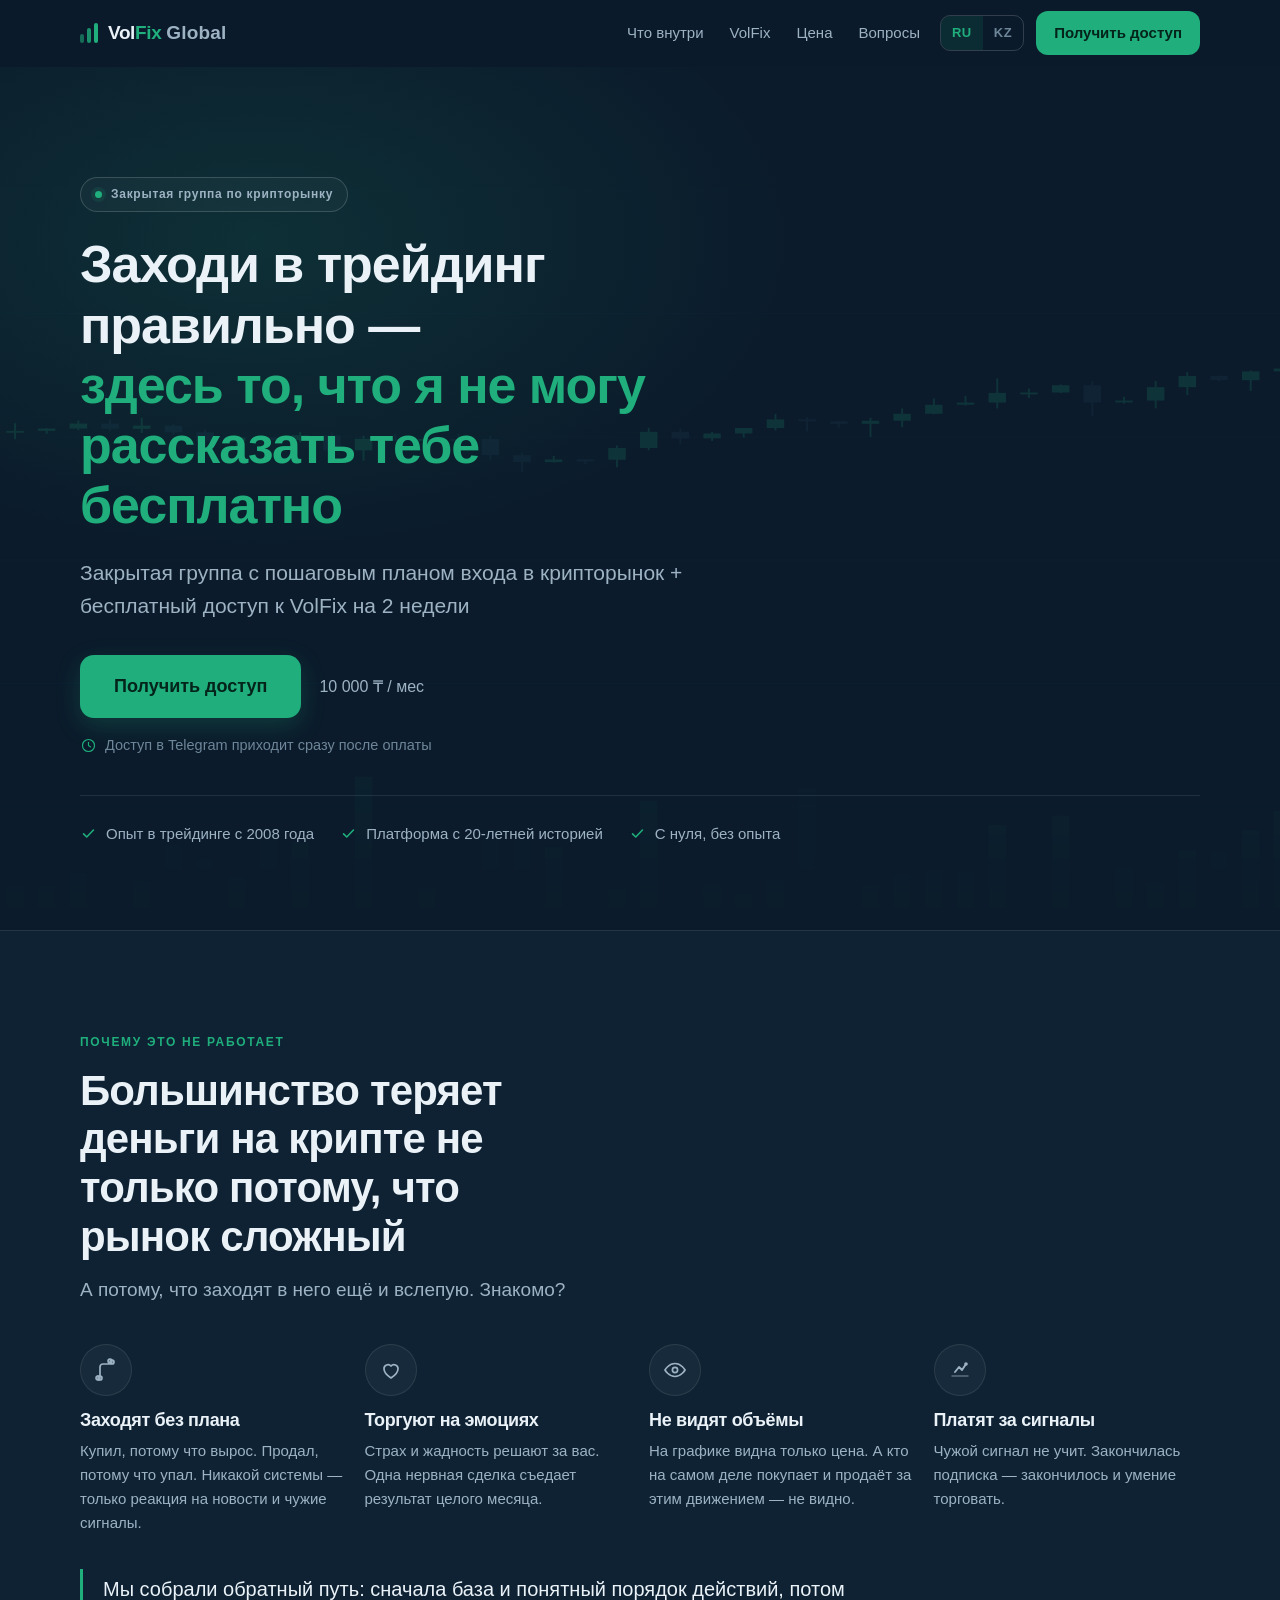
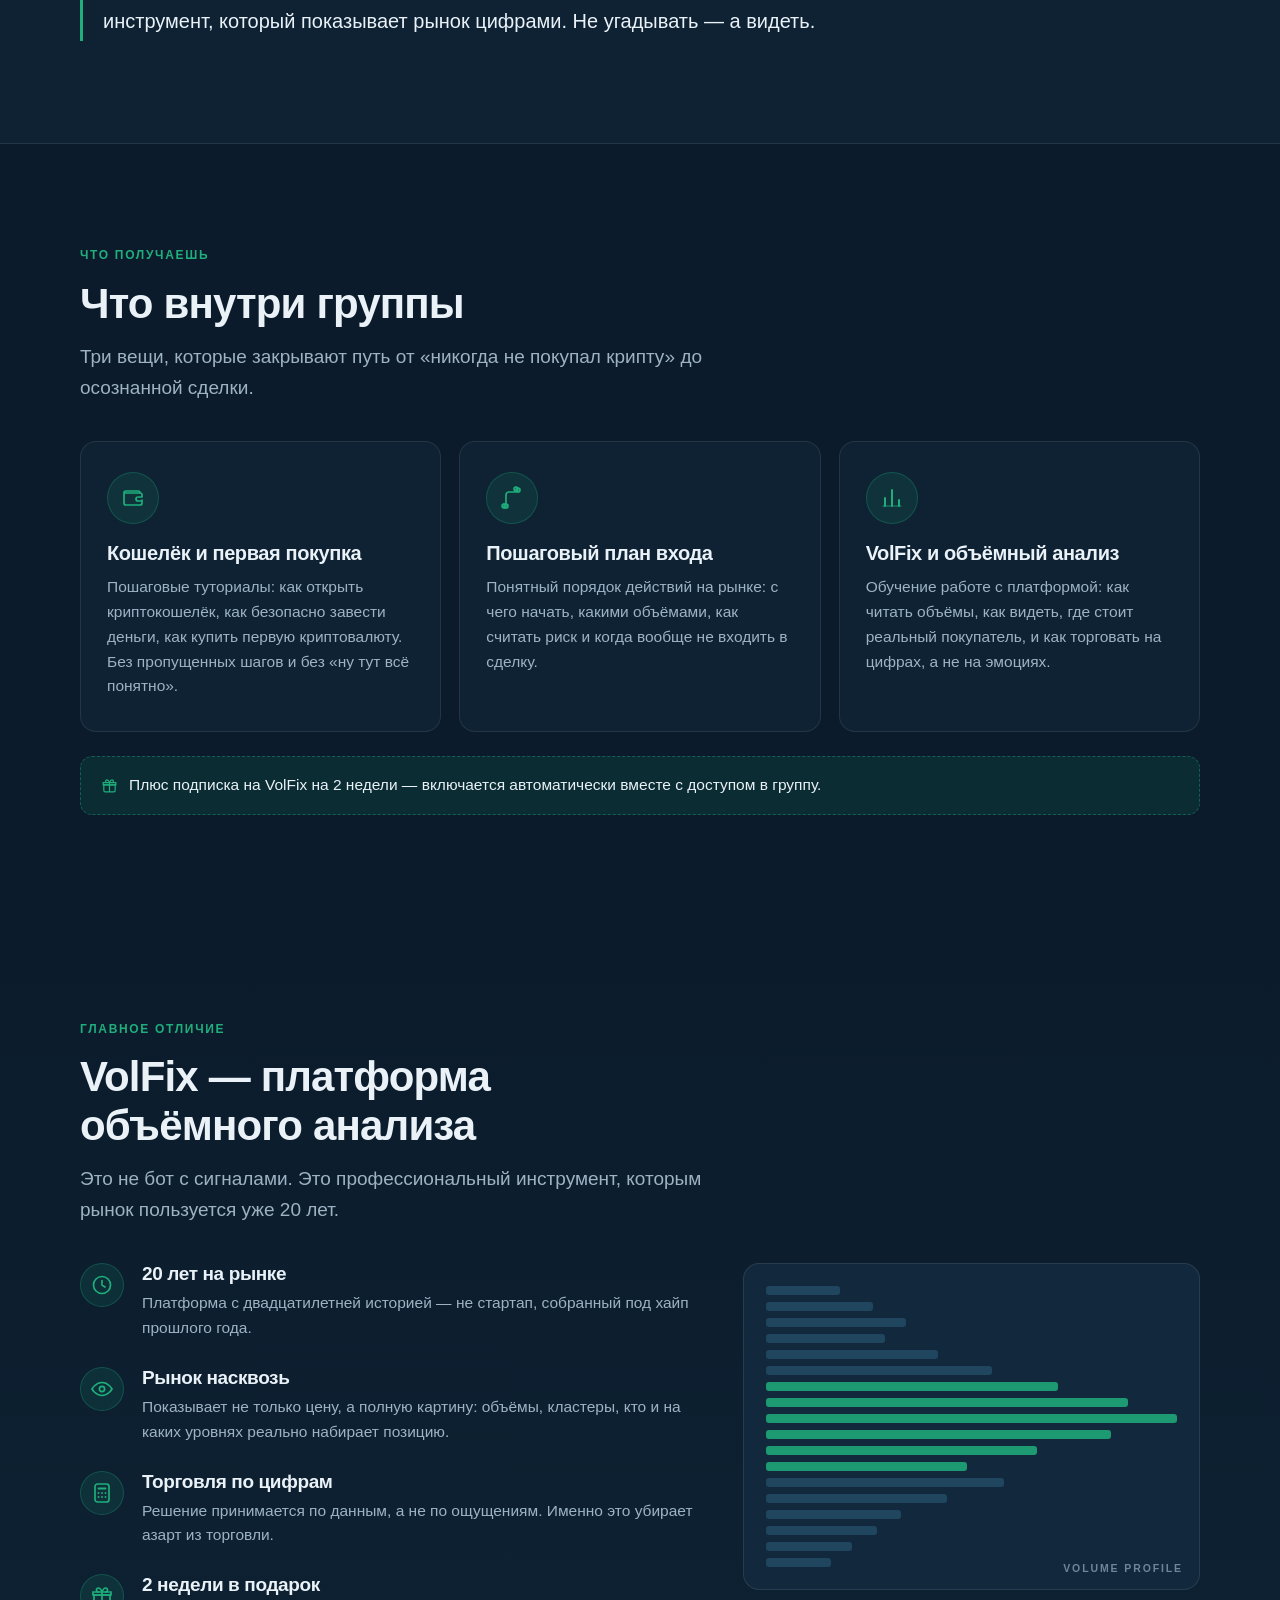
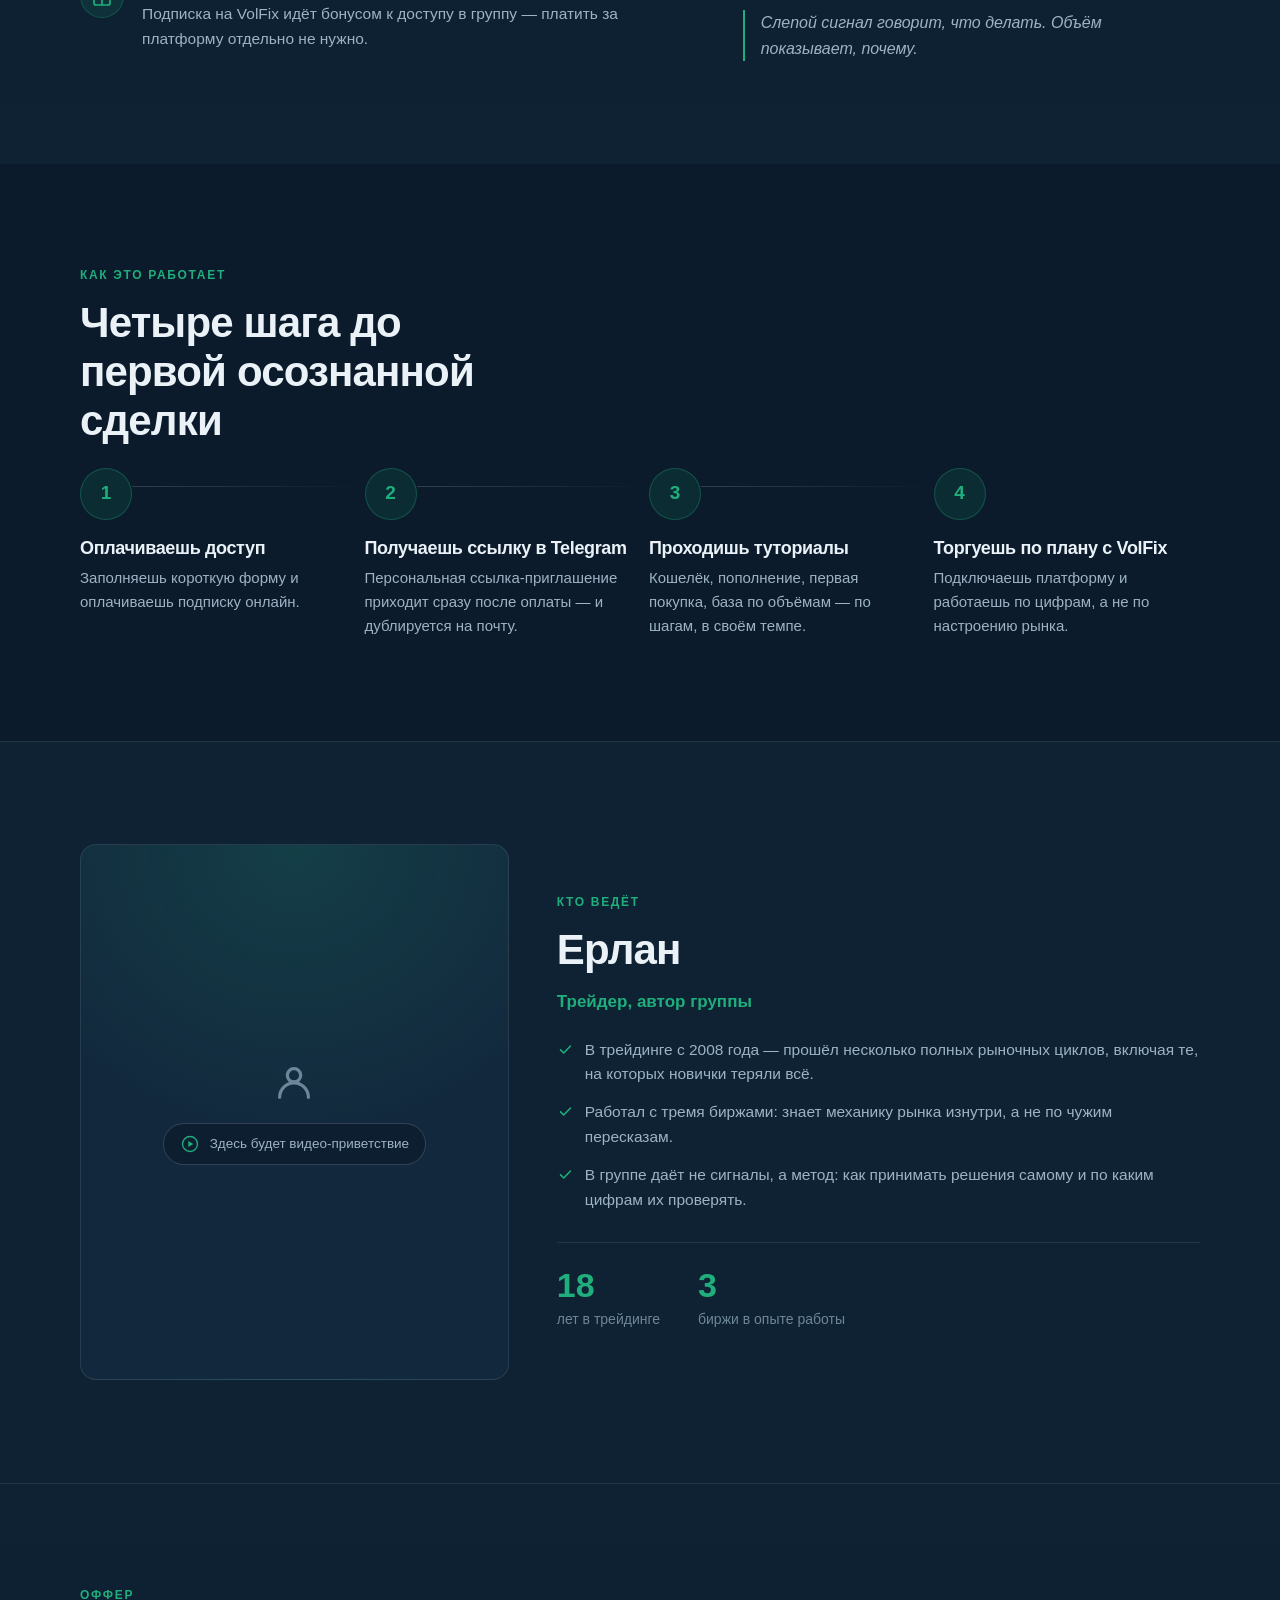
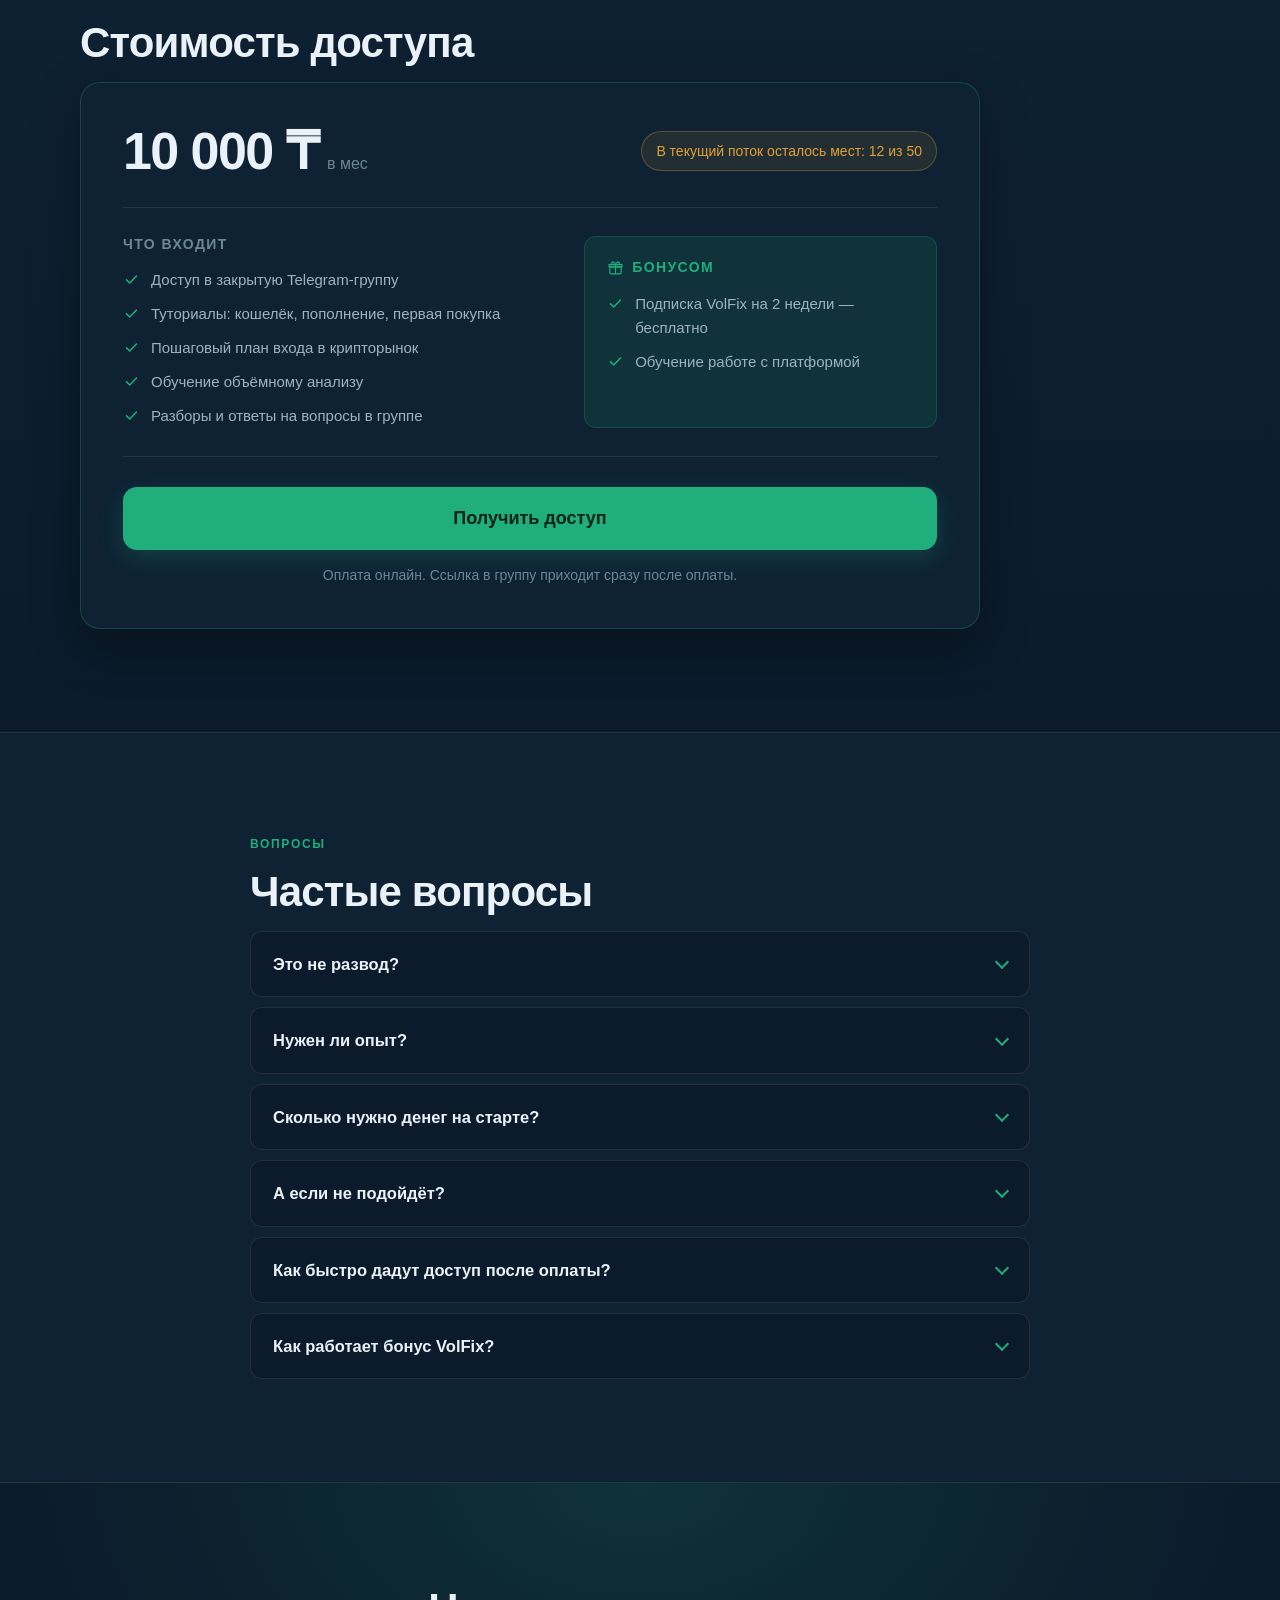
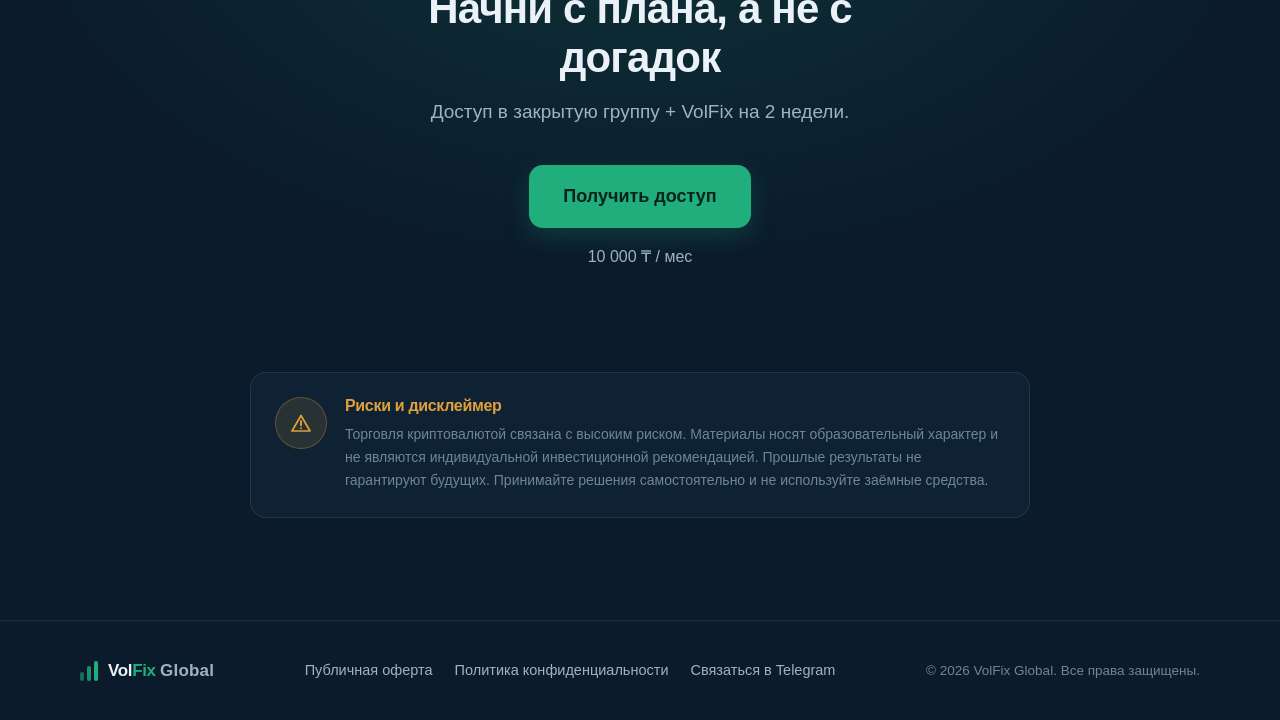
==== index.html @ 31158ce4 "Лендинг «Вход в трейдинг» (VolFix Global): RU/KZ, статика без сборки - 9 секций по ТЗ, тёмная тема #" ====
<!doctype html>
<html lang="ru">
<head>
<meta charset="utf-8">
<meta name="viewport" content="width=device-width, initial-scale=1, viewport-fit=cover">
<title data-i18n="meta.title">Вход в трейдинг — закрытая группа + VolFix на 2 недели</title>
<meta name="description" data-i18n-attr="content:meta.description" content="Пошаговый план входа в крипторынок в закрытой Telegram-группе. Бонусом — бесплатный доступ к платформе объёмного анализа VolFix на 2 недели.">
<meta name="theme-color" content="#0B1B2B">
<meta property="og:type" content="website">
<meta property="og:title" data-i18n-attr="content:meta.title" content="Вход в трейдинг — закрытая группа + VolFix на 2 недели">
<meta property="og:description" data-i18n-attr="content:meta.description" content="Пошаговый план входа в крипторынок + VolFix на 2 недели бесплатно.">
<meta property="og:image" content="assets/img/chart.svg">
<link rel="icon" href="data:image/svg+xml,<svg xmlns='http://www.w3.org/2000/svg' viewBox='0 0 32 32'><rect width='32' height='32' rx='8' fill='%230B1B2B'/><rect x='7' y='16' width='4' height='9' fill='%231FAE7C'/><rect x='14' y='10' width='4' height='15' fill='%231FAE7C'/><rect x='21' y='6' width='4' height='19' fill='%231FAE7C'/></svg>">
<link rel="preload" href="assets/img/chart.svg?v=3" as="image">
<link rel="stylesheet" href="assets/css/styles.css?v=3">
<script src="assets/js/config.js?v=3"></script>
<script src="assets/js/i18n.js?v=3"></script>
<script src="assets/js/analytics.js?v=3" defer></script>
<script src="assets/js/app.js?v=3" defer></script>
</head>
<body>

<!-- ============================ SVG SPRITE ============================ -->
<svg width="0" height="0" style="position:absolute" aria-hidden="true">
  <symbol id="i-wallet" viewBox="0 0 24 24"><path d="M3 7a2 2 0 0 1 2-2h12a2 2 0 0 1 2 2M3 7v10a2 2 0 0 0 2 2h14a2 2 0 0 0 2-2v-3M3 7h16a2 2 0 0 1 2 2v2m0 0h-4a2 2 0 0 0 0 4h4" stroke="currentColor" stroke-width="1.7" fill="none" stroke-linecap="round" stroke-linejoin="round"/></symbol>
  <symbol id="i-route" viewBox="0 0 24 24"><path d="M6 20V9a3 3 0 0 1 3-3h6a3 3 0 0 0 3-3M6 20a2 2 0 1 1 0-.1M18 3a2 2 0 1 0 0 .1" stroke="currentColor" stroke-width="1.7" fill="none" stroke-linecap="round" stroke-linejoin="round"/><circle cx="6" cy="20" r="2" stroke="currentColor" stroke-width="1.7" fill="none"/><circle cx="18" cy="4" r="2" stroke="currentColor" stroke-width="1.7" fill="none"/></symbol>
  <symbol id="i-bars" viewBox="0 0 24 24"><path d="M5 20V12M12 20V4M19 20v-6" stroke="currentColor" stroke-width="2" stroke-linecap="round"/><path d="M3 20h18" stroke="currentColor" stroke-width="1.4" stroke-linecap="round" opacity=".5"/></symbol>
  <symbol id="i-eye" viewBox="0 0 24 24"><path d="M2 12s3.6-6.5 10-6.5S22 12 22 12s-3.6 6.5-10 6.5S2 12 2 12Z" stroke="currentColor" stroke-width="1.7" fill="none"/><circle cx="12" cy="12" r="2.6" stroke="currentColor" stroke-width="1.7" fill="none"/></symbol>
  <symbol id="i-clock" viewBox="0 0 24 24"><circle cx="12" cy="12" r="8.5" stroke="currentColor" stroke-width="1.7" fill="none"/><path d="M12 7.5V12l3 2" stroke="currentColor" stroke-width="1.7" stroke-linecap="round"/></symbol>
  <symbol id="i-calc" viewBox="0 0 24 24"><rect x="5" y="3" width="14" height="18" rx="2.5" stroke="currentColor" stroke-width="1.7" fill="none"/><path d="M8.5 7.5h7M8.5 12h.01M12 12h.01M15.5 12h.01M8.5 16h.01M12 16h.01M15.5 16h.01" stroke="currentColor" stroke-width="1.9" stroke-linecap="round"/></symbol>
  <symbol id="i-gift" viewBox="0 0 24 24"><path d="M4 11h16v8a2 2 0 0 1-2 2H6a2 2 0 0 1-2-2v-8Z" stroke="currentColor" stroke-width="1.7" fill="none"/><path d="M3 8h18v3H3zM12 8v13" stroke="currentColor" stroke-width="1.7" fill="none"/><path d="M12 8S10.5 4 8.5 4a2 2 0 1 0 0 4M12 8s1.5-4 3.5-4a2 2 0 1 1 0 4" stroke="currentColor" stroke-width="1.7" fill="none" stroke-linecap="round"/></symbol>
  <symbol id="i-shield" viewBox="0 0 24 24"><path d="M12 3l7 3v6c0 4.2-2.9 7.6-7 9-4.1-1.4-7-4.8-7-9V6l7-3Z" stroke="currentColor" stroke-width="1.7" fill="none" stroke-linejoin="round"/><path d="M9 12.5l2 2 4-4.5" stroke="currentColor" stroke-width="1.8" fill="none" stroke-linecap="round" stroke-linejoin="round"/></symbol>
  <symbol id="i-heart" viewBox="0 0 24 24"><path d="M12 20s-7-4.4-7-9.2A4 4 0 0 1 12 8a4 4 0 0 1 7 2.8C19 15.6 12 20 12 20Z" stroke="currentColor" stroke-width="1.7" fill="none" stroke-linejoin="round"/></symbol>
  <symbol id="i-signal" viewBox="0 0 24 24"><path d="M4 18h16" stroke="currentColor" stroke-width="1.5" opacity=".5" stroke-linecap="round"/><path d="M7 14l4-5 3 3 4-6" stroke="currentColor" stroke-width="1.9" fill="none" stroke-linecap="round" stroke-linejoin="round"/><circle cx="18" cy="6" r="1.8" fill="currentColor"/></symbol>
  <symbol id="i-check" viewBox="0 0 24 24"><path d="M5 12.5l4.5 4.5L19 7" stroke="currentColor" stroke-width="2.2" fill="none" stroke-linecap="round" stroke-linejoin="round"/></symbol>
  <symbol id="i-tg" viewBox="0 0 24 24"><path d="M21 4.5 2.9 11.4c-1 .4-1 1.8.1 2l4.5 1.3 1.7 5.1c.3.8 1.3 1 1.9.4l2.5-2.4 4.6 3.4c.7.5 1.7.1 1.9-.7L22.9 5.6c.2-.9-.7-1.5-1.5-1.1Z" fill="currentColor"/></symbol>
  <symbol id="i-warn" viewBox="0 0 24 24"><path d="M12 4.5 21 20H3l9-15.5Z" stroke="currentColor" stroke-width="1.7" fill="none" stroke-linejoin="round"/><path d="M12 10v4.2M12 17.2h.01" stroke="currentColor" stroke-width="1.9" stroke-linecap="round"/></symbol>
  <symbol id="i-play" viewBox="0 0 24 24"><circle cx="12" cy="12" r="9" stroke="currentColor" stroke-width="1.6" fill="none"/><path d="M10 8.5 16 12l-6 3.5v-7Z" fill="currentColor"/></symbol>
  <symbol id="i-user" viewBox="0 0 24 24"><circle cx="12" cy="8.5" r="3.5" stroke="currentColor" stroke-width="1.7" fill="none"/><path d="M4.5 20a7.5 7.5 0 0 1 15 0" stroke="currentColor" stroke-width="1.7" fill="none" stroke-linecap="round"/></symbol>
</svg>

<!-- ============================== HEADER ============================== -->
<header class="hdr" id="hdr">
  <div class="wrap hdr__in">
    <a class="logo" href="#top" aria-label="VolFix Global">
      <span class="logo__mark" aria-hidden="true"><i></i><i></i><i></i></span>
      <span class="logo__txt">Vol<b>Fix</b> <span class="logo__sfx">Global</span></span>
    </a>

    <nav class="hdr__nav" aria-label="main">
      <a href="#inside" data-i18n="nav.menu.inside">Что внутри</a>
      <a href="#volfix" data-i18n="nav.menu.volfix">VolFix</a>
      <a href="#price" data-i18n="nav.menu.price">Цена</a>
      <a href="#faq" data-i18n="nav.menu.faq">Вопросы</a>
    </nav>

    <div class="hdr__right">
      <div class="lang" role="group" aria-label="Язык / Тіл">
        <button type="button" class="lang__btn" data-lang="ru">RU</button>
        <button type="button" class="lang__btn" data-lang="kk">KZ</button>
      </div>
      <button type="button" class="btn btn--sm js-cta" data-cta="header" data-i18n="nav.cta">Получить доступ</button>
    </div>
  </div>
</header>

<main id="top">

<!-- =============================== HERO =============================== -->
<section class="hero">
  <div class="hero__bg" aria-hidden="true"></div>
  <div class="wrap hero__in">
    <p class="kicker kicker--pill"><span class="dot"></span><span data-i18n="hero.badge">Закрытая группа по крипторынку</span></p>
    <h1 class="hero__h1">
      <span data-i18n="hero.h1.a">Заходи в трейдинг правильно —</span>
      <span class="accent" data-i18n="hero.h1.b">здесь то, что я не могу рассказать тебе бесплатно</span>
    </h1>
    <p class="hero__sub" data-i18n="hero.sub">Закрытая группа с пошаговым планом входа в крипторынок + бесплатный доступ к VolFix на 2 недели</p>

    <div class="hero__cta">
      <button type="button" class="btn btn--lg js-cta" data-cta="hero" data-i18n="hero.cta">Получить доступ</button>
      <span class="hero__price" data-price-inline>10 000 ₸ / мес</span>
    </div>
    <p class="hero__note"><svg class="ic ic--xs"><use href="#i-clock"></use></svg><span data-i18n="hero.note">Доступ в Telegram приходит сразу после оплаты</span></p>

    <ul class="hero__trust">
      <li><svg class="ic ic--xs"><use href="#i-check"></use></svg><span data-i18n="hero.t1">Опыт в трейдинге с 2008 года</span></li>
      <li><svg class="ic ic--xs"><use href="#i-check"></use></svg><span data-i18n="hero.t2">Платформа с 20-летней историей</span></li>
      <li><svg class="ic ic--xs"><use href="#i-check"></use></svg><span data-i18n="hero.t3">С нуля, без опыта</span></li>
    </ul>
  </div>
</section>

<!-- =============================== PAIN =============================== -->
<section class="sec sec--pain">
  <div class="wrap">
    <p class="kicker" data-i18n="pain.kicker">Почему это не работает</p>
    <h2 class="h2" data-i18n="pain.h2">Большинство теряет деньги на крипте не только потому, что рынок сложный</h2>
    <p class="lead" data-i18n="pain.p">А потому, что заходят в него ещё и вслепую. Знакомо?</p>

    <div class="grid grid--4 pain__grid">
      <article class="pain">
        <span class="ico ico--muted"><svg class="ic"><use href="#i-route"></use></svg></span>
        <h3 data-i18n="pain.i1.t">Заходят без плана</h3>
        <p data-i18n="pain.i1.d">Купил, потому что вырос. Продал, потому что упал. Никакой системы — только реакция на новости и чужие сигналы.</p>
      </article>
      <article class="pain">
        <span class="ico ico--muted"><svg class="ic"><use href="#i-heart"></use></svg></span>
        <h3 data-i18n="pain.i2.t">Торгуют на эмоциях</h3>
        <p data-i18n="pain.i2.d">Страх и жадность решают за вас. Одна нервная сделка съедает результат целого месяца.</p>
      </article>
      <article class="pain">
        <span class="ico ico--muted"><svg class="ic"><use href="#i-eye"></use></svg></span>
        <h3 data-i18n="pain.i3.t">Не видят объёмы</h3>
        <p data-i18n="pain.i3.d">На графике видна только цена. А кто на самом деле покупает и продаёт за этим движением — не видно.</p>
      </article>
      <article class="pain">
        <span class="ico ico--muted"><svg class="ic"><use href="#i-signal"></use></svg></span>
        <h3 data-i18n="pain.i4.t">Платят за сигналы</h3>
        <p data-i18n="pain.i4.d">Чужой сигнал не учит. Закончилась подписка — закончилось и умение торговать.</p>
      </article>
    </div>

    <p class="bridge" data-i18n="pain.bridge">Мы собрали обратный путь: сначала база и понятный порядок действий, потом инструмент, который показывает рынок цифрами. Не угадывать — а видеть.</p>
  </div>
</section>

<!-- ============================== INSIDE ============================== -->
<section class="sec" id="inside">
  <div class="wrap">
    <p class="kicker" data-i18n="inside.kicker">Что получаешь</p>
    <h2 class="h2" data-i18n="inside.h2">Что внутри группы</h2>
    <p class="lead" data-i18n="inside.sub">Три вещи, которые закрывают путь от «никогда не покупал крипту» до осознанной сделки.</p>

    <div class="grid grid--3">
      <article class="card">
        <span class="ico"><svg class="ic"><use href="#i-wallet"></use></svg></span>
        <h3 data-i18n="inside.c1.t">Кошелёк и первая покупка</h3>
        <p data-i18n="inside.c1.d">Пошаговые туториалы: как открыть криптокошелёк, как безопасно завести деньги, как купить первую криптовалюту. Без пропущенных шагов и без «ну тут всё понятно».</p>
      </article>
      <article class="card">
        <span class="ico"><svg class="ic"><use href="#i-route"></use></svg></span>
        <h3 data-i18n="inside.c2.t">Пошаговый план входа</h3>
        <p data-i18n="inside.c2.d">Понятный порядок действий на рынке: с чего начать, какими объёмами, как считать риск и когда вообще не входить в сделку.</p>
      </article>
      <article class="card">
        <span class="ico"><svg class="ic"><use href="#i-bars"></use></svg></span>
        <h3 data-i18n="inside.c3.t">VolFix и объёмный анализ</h3>
        <p data-i18n="inside.c3.d">Обучение работе с платформой: как читать объёмы, как видеть, где стоит реальный покупатель, и как торговать на цифрах, а не на эмоциях.</p>
      </article>
    </div>

    <p class="inside__bonus"><svg class="ic ic--xs"><use href="#i-gift"></use></svg><span data-i18n="inside.bonus">Плюс подписка на VolFix на 2 недели — включается автоматически вместе с доступом в группу.</span></p>
  </div>
</section>

<!-- ============================== VOLFIX ============================== -->
<section class="sec sec--volfix" id="volfix">
  <div class="wrap">
    <p class="kicker" data-i18n="volfix.kicker">Главное отличие</p>
    <h2 class="h2" data-i18n="volfix.h2">VolFix — платформа объёмного анализа</h2>
    <p class="lead" data-i18n="volfix.sub">Это не бот с сигналами. Это профессиональный инструмент, которым рынок пользуется уже 20 лет.</p>

    <div class="volfix">
      <ul class="volfix__list">
        <li>
          <span class="ico ico--sm"><svg class="ic"><use href="#i-clock"></use></svg></span>
          <div><h3 data-i18n="volfix.f1.t">20 лет на рынке</h3><p data-i18n="volfix.f1.d">Платформа с двадцатилетней историей — не стартап, собранный под хайп прошлого года.</p></div>
        </li>
        <li>
          <span class="ico ico--sm"><svg class="ic"><use href="#i-eye"></use></svg></span>
          <div><h3 data-i18n="volfix.f2.t">Рынок насквозь</h3><p data-i18n="volfix.f2.d">Показывает не только цену, а полную картину: объёмы, кластеры, кто и на каких уровнях реально набирает позицию.</p></div>
        </li>
        <li>
          <span class="ico ico--sm"><svg class="ic"><use href="#i-calc"></use></svg></span>
          <div><h3 data-i18n="volfix.f3.t">Торговля по цифрам</h3><p data-i18n="volfix.f3.d">Решение принимается по данным, а не по ощущениям. Именно это убирает азарт из торговли.</p></div>
        </li>
        <li>
          <span class="ico ico--sm"><svg class="ic"><use href="#i-gift"></use></svg></span>
          <div><h3 data-i18n="volfix.f4.t">2 недели в подарок</h3><p data-i18n="volfix.f4.d">Подписка на VolFix идёт бонусом к доступу в группу — платить за платформу отдельно не нужно.</p></div>
        </li>
      </ul>

      <figure class="volfix__viz">
        <div class="viz" aria-hidden="true">
          <div class="viz__rows"></div>
          <div class="viz__label">VOLUME PROFILE</div>
        </div>
        <figcaption class="volfix__quote" data-i18n="volfix.quote">Слепой сигнал говорит, что делать. Объём показывает, почему.</figcaption>
      </figure>
    </div>
  </div>
</section>

<!-- =============================== HOW ================================ -->
<section class="sec" id="how">
  <div class="wrap">
    <p class="kicker" data-i18n="how.kicker">Как это работает</p>
    <h2 class="h2" data-i18n="how.h2">Четыре шага до первой осознанной сделки</h2>

    <ol class="steps">
      <li class="step"><span class="step__n">1</span><h3 data-i18n="how.s1.t">Оплачиваешь доступ</h3><p data-i18n="how.s1.d">Заполняешь короткую форму и оплачиваешь подписку онлайн.</p></li>
      <li class="step"><span class="step__n">2</span><h3 data-i18n="how.s2.t">Получаешь ссылку в Telegram</h3><p data-i18n="how.s2.d">Персональная ссылка-приглашение приходит сразу после оплаты — и дублируется на почту.</p></li>
      <li class="step"><span class="step__n">3</span><h3 data-i18n="how.s3.t">Проходишь туториалы</h3><p data-i18n="how.s3.d">Кошелёк, пополнение, первая покупка, база по объёмам — по шагам, в своём темпе.</p></li>
      <li class="step"><span class="step__n">4</span><h3 data-i18n="how.s4.t">Торгуешь по плану с VolFix</h3><p data-i18n="how.s4.d">Подключаешь платформу и работаешь по цифрам, а не по настроению рынка.</p></li>
    </ol>
  </div>
</section>

<!-- ============================== EXPERT ============================== -->
<section class="sec sec--expert" id="expert">
  <div class="wrap expert">
    <div class="expert__media">
      <div class="expert__photo">
        <svg class="ic ic--lg" aria-hidden="true"><use href="#i-user"></use></svg>
        <button type="button" class="expert__play" aria-label="video">
          <svg class="ic"><use href="#i-play"></use></svg>
          <span data-i18n="expert.videoSoon">Здесь будет видео-приветствие</span>
        </button>
      </div>
    </div>
    <div class="expert__body">
      <p class="kicker" data-i18n="expert.kicker">Кто ведёт</p>
      <h2 class="h2" data-i18n="expert.h2">Ерлан</h2>
      <p class="expert__role" data-i18n="expert.role">Трейдер, автор группы</p>
      <ul class="ticks">
        <li><svg class="ic ic--xs"><use href="#i-check"></use></svg><span data-i18n="expert.b1">В трейдинге с 2008 года — прошёл несколько полных рыночных циклов, включая те, на которых новички теряли всё.</span></li>
        <li><svg class="ic ic--xs"><use href="#i-check"></use></svg><span data-i18n="expert.b2">Работал с тремя биржами: знает механику рынка изнутри, а не по чужим пересказам.</span></li>
        <li><svg class="ic ic--xs"><use href="#i-check"></use></svg><span data-i18n="expert.b3">В группе даёт не сигналы, а метод: как принимать решения самому и по каким цифрам их проверять.</span></li>
      </ul>
      <div class="expert__stats">
        <div><b data-since="2008">17</b><span data-i18n="expert.stat1">лет в трейдинге</span></div>
        <div><b>3</b><span data-i18n="expert.stat2">биржи в опыте работы</span></div>
      </div>
    </div>
  </div>
</section>

<!-- =============================== PRICE ============================== -->
<section class="sec sec--price" id="price">
  <div class="wrap">
    <p class="kicker" data-i18n="price.kicker">Оффер</p>
    <h2 class="h2" data-i18n="price.h2">Стоимость доступа</h2>

    <div class="pricebox">
      <div class="pricebox__head">
        <div class="pricebox__amount">
          <s data-price-old hidden></s>
          <b data-price-amount>10 000 ₸</b>
          <span data-price-period>в мес</span>
        </div>
        <p class="pricebox__seats" data-seats hidden></p>
      </div>

      <div class="pricebox__cols">
        <div>
          <h3 class="pricebox__t" data-i18n="price.inc.title">Что входит</h3>
          <ul class="ticks ticks--tight">
            <li><svg class="ic ic--xs"><use href="#i-check"></use></svg><span data-i18n="price.inc.1">Доступ в закрытую Telegram-группу</span></li>
            <li><svg class="ic ic--xs"><use href="#i-check"></use></svg><span data-i18n="price.inc.2">Туториалы: кошелёк, пополнение, первая покупка</span></li>
            <li><svg class="ic ic--xs"><use href="#i-check"></use></svg><span data-i18n="price.inc.3">Пошаговый план входа в крипторынок</span></li>
            <li><svg class="ic ic--xs"><use href="#i-check"></use></svg><span data-i18n="price.inc.4">Обучение объёмному анализу</span></li>
            <li><svg class="ic ic--xs"><use href="#i-check"></use></svg><span data-i18n="price.inc.5">Разборы и ответы на вопросы в группе</span></li>
          </ul>
        </div>
        <div class="pricebox__bonus">
          <h3 class="pricebox__t"><svg class="ic ic--xs"><use href="#i-gift"></use></svg><span data-i18n="price.bonus.title">Бонусом</span></h3>
          <ul class="ticks ticks--tight">
            <li><svg class="ic ic--xs"><use href="#i-check"></use></svg><span data-i18n="price.bonus.1">Подписка VolFix на 2 недели — бесплатно</span></li>
            <li><svg class="ic ic--xs"><use href="#i-check"></use></svg><span data-i18n="price.bonus.2">Обучение работе с платформой</span></li>
          </ul>
        </div>
      </div>

      <button type="button" class="btn btn--lg btn--block js-cta" data-cta="pricing" data-i18n="price.cta">Получить доступ</button>
      <p class="pricebox__note" data-i18n="price.note">Оплата онлайн. Ссылка в группу приходит сразу после оплаты.</p>
    </div>
  </div>
</section>

<!-- =============================== FAQ ================================ -->
<section class="sec sec--faq" id="faq">
  <div class="wrap wrap--narrow">
    <p class="kicker" data-i18n="faq.kicker">Вопросы</p>
    <h2 class="h2" data-i18n="faq.h2">Частые вопросы</h2>

    <div class="faq">
      <details class="qa"><summary><span data-i18n="faq.q1">Это не развод?</span></summary><p data-i18n="faq.a1"></p></details>
      <details class="qa"><summary><span data-i18n="faq.q2">Нужен ли опыт?</span></summary><p data-i18n="faq.a2"></p></details>
      <details class="qa"><summary><span data-i18n="faq.q3">Сколько нужно денег на старте?</span></summary><p data-i18n="faq.a3"></p></details>
      <details class="qa"><summary><span data-i18n="faq.q4">А если не подойдёт?</span></summary><p data-i18n="faq.a4"></p></details>
      <details class="qa"><summary><span data-i18n="faq.q5">Как быстро дадут доступ после оплаты?</span></summary><p data-i18n="faq.a5"></p></details>
      <details class="qa"><summary><span data-i18n="faq.q6">Как работает бонус VolFix?</span></summary><p data-i18n="faq.a6"></p></details>
    </div>
  </div>
</section>

<!-- ============================== FINAL =============================== -->
<section class="sec sec--final">
  <div class="wrap wrap--narrow center">
    <h2 class="h2" data-i18n="final.h2">Начни с плана, а не с догадок</h2>
    <p class="lead" data-i18n="final.sub">Доступ в закрытую группу + VolFix на 2 недели.</p>
    <button type="button" class="btn btn--lg js-cta" data-cta="final" data-i18n="final.cta">Получить доступ</button>
    <p class="hero__price hero__price--center" data-price-inline>10 000 ₸ / мес</p>
  </div>
</section>

<!-- =============================== RISK =============================== -->
<section class="sec sec--risk">
  <div class="wrap wrap--narrow">
    <div class="risk">
      <span class="ico ico--warn"><svg class="ic"><use href="#i-warn"></use></svg></span>
      <div>
        <h3 data-i18n="risk.title">Риски и дисклеймер</h3>
        <p data-i18n="risk.text">Торговля криптовалютой связана с высоким риском. Материалы носят образовательный характер и не являются индивидуальной инвестиционной рекомендацией.</p>
      </div>
    </div>
  </div>
</section>

</main>

<!-- ============================== FOOTER ============================== -->
<footer class="ftr">
  <div class="wrap ftr__in">
    <div class="logo logo--sm"><span class="logo__mark" aria-hidden="true"><i></i><i></i><i></i></span><span class="logo__txt">Vol<b>Fix</b> <span class="logo__sfx">Global</span></span></div>
    <nav class="ftr__links">
      <a href="#" data-link="offer" data-i18n="footer.offer">Публичная оферта</a>
      <a href="#" data-link="privacy" data-i18n="footer.privacy">Политика конфиденциальности</a>
      <a href="#" data-link="support" target="_blank" rel="noopener" data-i18n="footer.contact">Связаться в Telegram</a>
    </nav>
    <p class="ftr__c">© <span data-year>2026</span> VolFix Global. <span data-i18n="footer.rights">Все права защищены.</span></p>
  </div>
</footer>

<!-- =========================== STICKY MOBILE ========================== -->
<div class="sticky" id="sticky" hidden>
  <span class="sticky__price" data-price-inline>10 000 ₸ / мес</span>
  <button type="button" class="btn js-cta" data-cta="sticky" data-i18n="sticky.cta">Получить доступ</button>
</div>

<!-- ============================== MODAL =============================== -->
<div class="modal" id="modal" hidden>
  <div class="modal__ov" data-close></div>
  <div class="modal__box" role="dialog" aria-modal="true" aria-labelledby="modal-title">
    <button type="button" class="modal__x" data-close data-i18n-attr="aria-label:modal.close" aria-label="Закрыть">&times;</button>
    <div class="modal__bar"><i data-progress></i></div>

    <!-- Квиз -->
    <section class="mstep" data-step="quiz1" hidden>
      <p class="mstep__meta" data-quiz-meta>Шаг 1 из 2</p>
      <h2 class="mstep__h" id="modal-title" data-i18n="quiz.q1">Торговал ли ты раньше?</h2>
      <div class="opts">
        <button type="button" class="opt" data-q="experience" data-v="new" data-i18n="quiz.q1.o1">Нет, я совсем новичок</button>
        <button type="button" class="opt" data-q="experience" data-v="bought" data-i18n="quiz.q1.o2">Покупал крипту, но не торговал</button>
        <button type="button" class="opt" data-q="experience" data-v="unsystematic" data-i18n="quiz.q1.o3">Торгую, но без системы</button>
        <button type="button" class="opt" data-q="experience" data-v="systematic" data-i18n="quiz.q1.o4">Торгую системно, ищу инструмент</button>
      </div>
    </section>

    <section class="mstep" data-step="quiz2" hidden>
      <p class="mstep__meta" data-quiz-meta>Шаг 2 из 2</p>
      <h2 class="mstep__h" data-i18n="quiz.q2">Сколько готов вложить на старте?</h2>
      <div class="opts">
        <button type="button" class="opt" data-q="budget" data-v="lt100k" data-i18n="quiz.q2.o1">До 100 000 ₸</button>
        <button type="button" class="opt" data-q="budget" data-v="100-500k" data-i18n="quiz.q2.o2">100 000 — 500 000 ₸</button>
        <button type="button" class="opt" data-q="budget" data-v="500k-2m" data-i18n="quiz.q2.o3">500 000 — 2 000 000 ₸</button>
        <button type="button" class="opt" data-q="budget" data-v="looking" data-i18n="quiz.q2.o4">Пока присматриваюсь</button>
      </div>
      <button type="button" class="linkbtn" data-back data-i18n="quiz.back">Назад</button>
    </section>

    <!-- Форма лида -->
    <section class="mstep" data-step="form" hidden>
      <h2 class="mstep__h" data-i18n="form.title">Оформление доступа</h2>
      <p class="mstep__sub" data-i18n="form.sub">Заполни контакты — на них придёт ссылка в группу и чек об оплате.</p>
      <form class="frm" id="lead-form" novalidate>
        <label class="fld">
          <span data-i18n="form.name">Имя</span>
          <input type="text" name="name" autocomplete="name" data-i18n-attr="placeholder:form.name.ph" placeholder="Как к вам обращаться" required>
          <em class="err" data-err="name"></em>
        </label>
        <label class="fld">
          <span data-i18n="form.phone">Телефон</span>
          <input type="tel" name="phone" autocomplete="tel" inputmode="tel" data-i18n-attr="placeholder:form.phone.ph" placeholder="+7 700 000 00 00" required>
          <em class="err" data-err="phone"></em>
        </label>
        <label class="fld">
          <span data-i18n="form.email">Email</span>
          <input type="email" name="email" autocomplete="email" inputmode="email" data-i18n-attr="placeholder:form.email.ph" placeholder="you@example.com" required>
          <em class="err" data-err="email"></em>
        </label>
        <label class="chk">
          <input type="checkbox" name="consent" required>
          <span data-i18n="form.consent">Согласен на обработку персональных данных и с условиями оферты</span>
        </label>
        <em class="err" data-err="consent"></em>
        <button type="submit" class="btn btn--lg btn--block" data-submit><span data-i18n="form.submit">Перейти к оплате</span></button>
        <p class="frm__total" data-form-total>К оплате: 10 000 ₸</p>
      </form>
    </section>

    <!-- Оплата: заглушка -->
    <section class="mstep" data-step="pay" hidden>
      <h2 class="mstep__h" data-i18n="pay.title">Оплата</h2>
      <div class="stub"><svg class="ic ic--xs"><use href="#i-warn"></use></svg><p data-i18n="pay.stub"></p></div>
      <button type="button" class="btn btn--lg btn--block" data-pay-continue data-i18n="pay.continue">Продолжить (демо)</button>
    </section>
  </div>
</div>

</body>
</html>
---- assets/css/styles.css ----
/* ==========================================================================
   VolFix Landing — стили. Без фреймворков и внешних шрифтов.
   Палитра: тёмно-синий #0B1B2B + зелёный акцент #1FAE7C.
   ========================================================================== */

:root{
  --bg:#0B1B2B;
  --bg-2:#0E2233;
  --bg-3:#12293D;
  --line:rgba(255,255,255,.09);
  --line-2:rgba(255,255,255,.16);
  --txt:#EAF2F8;
  --txt-2:#9DB3C4;
  --txt-3:#6E8699;
  --acc:#1FAE7C;
  --acc-2:#2ADE9C;
  --acc-dim:rgba(31,174,124,.12);
  --warn:#E0A03A;
  --radius:16px;
  --radius-sm:12px;
  --wrap:1160px;
  --sp:clamp(56px,8vw,104px);
  --shadow:0 18px 48px rgba(0,0,0,.35);
  --font:-apple-system,BlinkMacSystemFont,"Segoe UI",Roboto,"Helvetica Neue",Arial,"Noto Sans",sans-serif;
}

*,*::before,*::after{box-sizing:border-box}
[hidden]{display:none!important}
html{-webkit-text-size-adjust:100%;scroll-behavior:smooth}
body{
  margin:0;background:var(--bg);color:var(--txt);
  font-family:var(--font);font-size:17px;line-height:1.6;
  -webkit-font-smoothing:antialiased;overflow-x:hidden;
}
img,svg{max-width:100%}
h1,h2,h3{margin:0;line-height:1.16;letter-spacing:-.02em;font-weight:700}
p{margin:0}
ul,ol{margin:0;padding:0;list-style:none}
a{color:inherit;text-decoration:none}
button{font:inherit;color:inherit}
s{color:var(--txt-3)}

.wrap{width:100%;max-width:var(--wrap);margin:0 auto;padding:0 20px}
.wrap--narrow{max-width:820px}
.center{text-align:center}
.sec{padding:var(--sp) 0;position:relative}
.h2{font-size:clamp(26px,3.6vw,42px);margin-bottom:14px;max-width:20ch}
.center .h2{margin-left:auto;margin-right:auto}
.lead{color:var(--txt-2);font-size:clamp(16px,1.6vw,19px);max-width:62ch;margin-bottom:38px}
.center .lead{margin-left:auto;margin-right:auto}

.kicker{
  text-transform:uppercase;letter-spacing:.14em;font-size:12px;font-weight:700;
  color:var(--acc);margin-bottom:14px;
}
.kicker--pill{
  display:inline-flex;align-items:center;gap:9px;padding:7px 14px;margin-bottom:22px;
  border:1px solid var(--line-2);border-radius:999px;color:var(--txt-2);
  background:rgba(255,255,255,.03);letter-spacing:.06em;text-transform:none;font-weight:600;
}
.dot{width:7px;height:7px;border-radius:50%;background:var(--acc);box-shadow:0 0 0 4px var(--acc-dim);flex:none}

/* --------------------------------- icons -------------------------------- */
.ic{width:24px;height:24px;display:block;flex:none}
.ic--xs{width:17px;height:17px}
.ic--lg{width:46px;height:46px}
.ico{
  width:52px;height:52px;border-radius:50%;display:inline-flex;align-items:center;
  justify-content:center;background:var(--acc-dim);color:var(--acc);
  border:1px solid rgba(31,174,124,.28);margin-bottom:18px;flex:none;
}
.ico--sm{width:44px;height:44px;margin-bottom:0}
.ico--muted{background:rgba(255,255,255,.04);border-color:var(--line);color:var(--txt-2)}
.ico--warn{background:rgba(224,160,58,.12);border-color:rgba(224,160,58,.3);color:var(--warn);margin:0}

/* -------------------------------- buttons ------------------------------- */
.btn{
  display:inline-flex;align-items:center;justify-content:center;gap:8px;
  background:var(--acc);color:#04231A;border:0;border-radius:12px;
  padding:14px 26px;font-weight:700;font-size:16px;cursor:pointer;
  transition:transform .12s ease,background .18s ease,box-shadow .18s ease;
  box-shadow:0 8px 24px rgba(31,174,124,.22);
}
.btn:hover{background:var(--acc-2)}
.btn:active{transform:translateY(1px)}
.btn:focus-visible{outline:2px solid var(--acc-2);outline-offset:3px}
.btn--lg{padding:17px 34px;font-size:18px;border-radius:14px}
.btn--sm{padding:10px 18px;font-size:15px;box-shadow:none}
.btn--block{width:100%}
.btn[disabled]{opacity:.6;cursor:default}
.linkbtn{background:none;border:0;color:var(--txt-3);cursor:pointer;padding:10px 0;font-size:15px}
.linkbtn:hover{color:var(--txt-2)}

/* -------------------------------- header -------------------------------- */
.hdr{
  position:sticky;top:0;z-index:40;background:rgba(11,27,43,.82);
  backdrop-filter:blur(12px);-webkit-backdrop-filter:blur(12px);
  border-bottom:1px solid transparent;transition:border-color .2s ease;
}
.hdr.is-stuck{border-bottom-color:var(--line)}
.hdr__in{display:flex;align-items:center;gap:20px;height:66px}
.logo{display:flex;align-items:center;gap:10px;font-size:19px;font-weight:700;letter-spacing:-.02em}
.logo b{color:var(--acc);font-weight:700}
.logo__mark{display:flex;align-items:flex-end;gap:3px;height:20px}
.logo__mark i{width:4px;background:var(--acc);border-radius:2px;display:block}
.logo__mark i:nth-child(1){height:9px;opacity:.55}
.logo__mark i:nth-child(2){height:15px;opacity:.8}
.logo__mark i:nth-child(3){height:20px}
.logo__sfx{color:var(--txt-2);font-weight:600;letter-spacing:.01em}
.logo--sm{font-size:17px}
.hdr__nav{display:flex;gap:26px;margin-left:auto;font-size:15px;color:var(--txt-2)}
.hdr__nav a:hover{color:var(--txt)}
.hdr__right{display:flex;align-items:center;gap:12px;margin-left:auto}
.hdr__nav+.hdr__right{margin-left:0}
.lang{display:flex;border:1px solid var(--line-2);border-radius:10px;overflow:hidden}
.lang__btn{
  background:none;border:0;padding:7px 11px;font-size:13px;font-weight:700;
  color:var(--txt-3);cursor:pointer;letter-spacing:.04em;
}
.lang__btn.is-on{background:var(--acc-dim);color:var(--acc)}

/* --------------------------------- hero --------------------------------- */
.hero{position:relative;padding:clamp(56px,9vw,110px) 0 clamp(48px,7vw,84px);overflow:hidden}
.hero__bg{
  position:absolute;inset:0;
  background:url("../img/chart.svg?v=3") center bottom/cover no-repeat;
  opacity:.16;mask-image:linear-gradient(to bottom,transparent,#000 25%,#000 70%,transparent);
  -webkit-mask-image:linear-gradient(to bottom,transparent,#000 25%,#000 70%,transparent);
  pointer-events:none;
}
.hero::after{
  content:"";position:absolute;inset:0;pointer-events:none;
  background:radial-gradient(70% 60% at 20% 20%,rgba(31,174,124,.14),transparent 60%);
}
.hero__in{position:relative;z-index:1}
.hero__h1{font-size:clamp(29px,4.3vw,52px);max-width:23ch;margin-bottom:20px}
.hero__h1 span{display:block}
.hero__h1 .accent{color:var(--acc)}
.hero__sub{color:var(--txt-2);font-size:clamp(17px,2vw,21px);max-width:54ch;margin-bottom:32px}
.hero__cta{display:flex;align-items:center;gap:18px;flex-wrap:wrap}
.hero__price{color:var(--txt-2);font-size:16px}
.hero__price--center{display:block;margin-top:16px}
.hero__note{display:flex;align-items:center;gap:8px;color:var(--txt-3);font-size:14.5px;margin-top:16px}
.hero__note .ic{color:var(--acc)}
.hero__trust{display:flex;flex-wrap:wrap;gap:12px 26px;margin-top:38px;padding-top:26px;border-top:1px solid var(--line)}
.hero__trust li{display:flex;align-items:center;gap:9px;color:var(--txt-2);font-size:15px}
.hero__trust .ic{color:var(--acc)}

/* --------------------------------- grid --------------------------------- */
.grid{display:grid;gap:18px}
.grid--3{grid-template-columns:repeat(3,1fr)}
.grid--4{grid-template-columns:repeat(4,1fr)}

.card{
  background:var(--bg-2);border:1px solid var(--line);border-radius:var(--radius);
  padding:30px 26px 32px;transition:border-color .2s ease,transform .2s ease;
}
.card:hover{border-color:rgba(31,174,124,.35);transform:translateY(-2px)}
.card h3{font-size:20px;margin-bottom:10px}
.card p{color:var(--txt-2);font-size:15.5px}
.card--flat{background:transparent;padding:26px 22px}
.card--flat .ico{margin-bottom:16px}

/* --------------------------------- pain --------------------------------- */
.sec--pain{background:var(--bg-2);border-block:1px solid var(--line)}
.pain__grid{margin-bottom:34px}
.pain h3{font-size:18px;margin-bottom:8px}
.pain p{color:var(--txt-2);font-size:15px}
.pain .ico{margin-bottom:14px}
.bridge{
  border-left:3px solid var(--acc);padding:4px 0 4px 20px;
  font-size:clamp(17px,1.9vw,20px);max-width:70ch;color:var(--txt);
}

.inside__bonus{
  display:flex;align-items:center;gap:11px;margin-top:24px;padding:16px 20px;
  border:1px dashed rgba(31,174,124,.4);border-radius:var(--radius-sm);
  background:var(--acc-dim);color:var(--txt);font-size:15.5px;
}
.inside__bonus .ic{color:var(--acc)}

/* -------------------------------- volfix -------------------------------- */
.sec--volfix{background:linear-gradient(180deg,var(--bg) 0%,var(--bg-2) 100%)}
.volfix{display:grid;grid-template-columns:1.15fr .85fr;gap:44px;align-items:start}
.volfix__list{display:grid;gap:26px}
.volfix__list li{display:flex;gap:18px}
.volfix__list h3{font-size:19px;margin-bottom:6px}
.volfix__list p{color:var(--txt-2);font-size:15.5px}
.volfix__viz{margin:0}
.viz{
  background:var(--bg-3);border:1px solid var(--line);border-radius:var(--radius);
  padding:22px;position:relative;overflow:hidden;
}
.viz__rows{display:grid;gap:7px}
.viz__rows i{display:block;height:9px;border-radius:3px;background:var(--acc);opacity:.85}
.viz__rows i.dim{background:#25506B;opacity:.75}
.viz__label{
  position:absolute;right:16px;bottom:12px;font-size:10.5px;letter-spacing:.18em;
  color:var(--txt-3);font-weight:700;
}
.volfix__quote{
  margin-top:20px;color:var(--txt-2);font-size:16px;font-style:italic;
  border-left:2px solid var(--acc);padding-left:16px;
}

/* --------------------------------- steps -------------------------------- */
.steps{display:grid;grid-template-columns:repeat(4,1fr);gap:18px;counter-reset:s}
.step{position:relative;padding-top:8px}
.step::before{
  content:"";position:absolute;top:26px;left:52px;right:-18px;height:1px;
  background:linear-gradient(90deg,var(--line-2),transparent);
}
.step:last-child::before{display:none}
.step__n{
  width:52px;height:52px;border-radius:50%;display:flex;align-items:center;justify-content:center;
  background:var(--acc-dim);border:1px solid rgba(31,174,124,.3);color:var(--acc);
  font-weight:700;font-size:19px;margin-bottom:18px;
}
.step h3{font-size:18px;margin-bottom:8px}
.step p{color:var(--txt-2);font-size:15px}

/* -------------------------------- expert -------------------------------- */
.sec--expert{background:var(--bg-2);border-block:1px solid var(--line)}
.expert{display:grid;grid-template-columns:.8fr 1.2fr;gap:48px;align-items:center}
.expert__photo{
  aspect-ratio:4/5;border-radius:var(--radius);background:
    radial-gradient(120% 90% at 50% 0%,rgba(31,174,124,.16),transparent 60%),var(--bg-3);
  border:1px solid var(--line);display:flex;flex-direction:column;
  align-items:center;justify-content:center;gap:18px;color:var(--txt-3);position:relative;
}
.expert__play{
  display:inline-flex;align-items:center;gap:10px;background:rgba(11,27,43,.7);
  border:1px solid var(--line-2);border-radius:999px;padding:9px 16px;
  color:var(--txt-2);font-size:13.5px;cursor:default;
}
.expert__play .ic{color:var(--acc);width:20px;height:20px}
.expert__role{color:var(--acc);font-weight:600;margin:6px 0 22px}
.ticks{display:grid;gap:13px}
.ticks li{display:flex;gap:11px;color:var(--txt-2);font-size:15.5px}
.ticks .ic{color:var(--acc);margin-top:3px}
.ticks--tight{gap:10px}
.ticks--tight li{font-size:15px}
.expert__stats{display:flex;gap:38px;margin-top:30px;padding-top:24px;border-top:1px solid var(--line)}
.expert__stats b{display:block;font-size:34px;color:var(--acc);line-height:1.1}
.expert__stats span{color:var(--txt-3);font-size:14px}

/* -------------------------------- pricing ------------------------------- */
.sec--price{background:linear-gradient(180deg,var(--bg-2) 0%,var(--bg) 100%)}
.pricebox{
  background:var(--bg-2);border:1px solid rgba(31,174,124,.28);border-radius:20px;
  padding:clamp(26px,4vw,42px);max-width:900px;box-shadow:var(--shadow);
}
.pricebox__head{display:flex;align-items:center;justify-content:space-between;gap:20px;flex-wrap:wrap}
.pricebox__amount{display:flex;align-items:baseline;gap:10px;flex-wrap:wrap}
.pricebox__amount b{font-size:clamp(34px,5vw,52px);letter-spacing:-.03em;line-height:1}
.pricebox__amount s{font-size:20px}
.pricebox__amount span{color:var(--txt-3);font-size:16px}
.pricebox__seats{
  display:inline-flex;align-items:center;gap:8px;font-size:14px;color:var(--warn);
  border:1px solid rgba(224,160,58,.3);background:rgba(224,160,58,.1);
  padding:8px 14px;border-radius:999px;
}
.pricebox__cols{
  display:grid;grid-template-columns:1.1fr .9fr;gap:30px;
  margin:30px 0;padding:28px 0;border-block:1px solid var(--line);
}
.pricebox__t{font-size:14px;text-transform:uppercase;letter-spacing:.1em;color:var(--txt-3);margin-bottom:16px;display:flex;align-items:center;gap:8px}
.pricebox__bonus{background:var(--acc-dim);border:1px solid rgba(31,174,124,.22);border-radius:var(--radius-sm);padding:22px}
.pricebox__bonus .pricebox__t{color:var(--acc)}
.pricebox__note{color:var(--txt-3);font-size:14px;margin-top:14px;text-align:center}

/* -------------------------------- reviews ------------------------------- */
.review{
  background:var(--bg-2);border:1px dashed var(--line-2);border-radius:var(--radius);
  padding:26px;opacity:.75;
}
.review__ava{width:44px;height:44px;border-radius:50%;background:var(--bg-3);margin-bottom:16px}
.review__name{font-weight:600;margin-bottom:8px}
.review__txt{color:var(--txt-3);font-size:15px}

/* ---------------------------------- faq --------------------------------- */
.sec--faq{background:var(--bg-2);border-block:1px solid var(--line)}
.faq{display:grid;gap:10px}
.qa{border:1px solid var(--line);border-radius:var(--radius-sm);background:var(--bg);overflow:hidden}
.qa summary{
  cursor:pointer;list-style:none;padding:19px 54px 19px 22px;font-weight:600;font-size:16.5px;
  position:relative;
}
.qa summary::-webkit-details-marker{display:none}
.qa summary::after{
  content:"";position:absolute;right:22px;top:50%;width:10px;height:10px;
  border-right:2px solid var(--acc);border-bottom:2px solid var(--acc);
  transform:translateY(-70%) rotate(45deg);transition:transform .2s ease;
}
.qa[open] summary::after{transform:translateY(-30%) rotate(-135deg)}
.qa p{padding:0 22px 22px;color:var(--txt-2);font-size:15.5px}
.qa[open]{border-color:rgba(31,174,124,.3)}

/* --------------------------------- final -------------------------------- */
.sec--final{
  background:radial-gradient(75% 120% at 50% 0%,rgba(31,174,124,.16),transparent 65%),var(--bg);
  text-align:center;
}

/* --------------------------------- risk --------------------------------- */
.sec--risk{padding-top:0}
.risk{
  display:flex;gap:18px;align-items:flex-start;border:1px solid var(--line);
  border-radius:var(--radius);padding:24px;background:var(--bg-2);
}
.risk h3{font-size:16px;margin-bottom:8px;color:var(--warn)}
.risk p{color:var(--txt-3);font-size:14px;line-height:1.65}

/* -------------------------------- footer -------------------------------- */
.ftr{border-top:1px solid var(--line);padding:36px 0 calc(36px + env(safe-area-inset-bottom))}
.ftr__in{display:flex;align-items:center;gap:22px;flex-wrap:wrap;justify-content:space-between}
.ftr__links{display:flex;gap:22px;flex-wrap:wrap;font-size:14.5px;color:var(--txt-2)}
.ftr__links a:hover{color:var(--acc)}
.ftr__c{color:var(--txt-3);font-size:13.5px}

/* ----------------------------- sticky mobile ---------------------------- */
.sticky{
  position:fixed;left:0;right:0;bottom:0;z-index:35;display:none;
  align-items:center;gap:14px;padding:12px 16px calc(12px + env(safe-area-inset-bottom));
  background:rgba(11,27,43,.94);backdrop-filter:blur(14px);-webkit-backdrop-filter:blur(14px);
  border-top:1px solid var(--line);
}
.sticky__price{color:var(--txt-2);font-size:14.5px;white-space:nowrap}
.sticky .btn{margin-left:auto;flex:1;max-width:60%}

/* --------------------------------- modal -------------------------------- */
.modal{position:fixed;inset:0;z-index:60;display:flex;align-items:center;justify-content:center;padding:20px}
.modal__ov{position:absolute;inset:0;background:rgba(4,12,20,.72);backdrop-filter:blur(3px)}
.modal__box{
  position:relative;width:100%;max-width:520px;background:var(--bg-2);
  border:1px solid var(--line-2);border-radius:20px;padding:36px 30px 30px;
  box-shadow:var(--shadow);max-height:92vh;overflow-y:auto;
  animation:pop .22s ease;
}
@keyframes pop{from{opacity:0;transform:translateY(14px)}to{opacity:1;transform:none}}
.modal__x{
  position:absolute;top:12px;right:14px;background:none;border:0;font-size:28px;
  line-height:1;color:var(--txt-3);cursor:pointer;padding:4px 8px;
}
.modal__x:hover{color:var(--txt)}
.modal__bar{height:3px;border-radius:2px;background:var(--line);margin-bottom:24px;overflow:hidden}
.modal__bar i{display:block;height:100%;background:var(--acc);width:33%;transition:width .25s ease}
.mstep__meta{color:var(--txt-3);font-size:13px;letter-spacing:.08em;text-transform:uppercase;margin-bottom:10px}
.mstep__h{font-size:24px;margin-bottom:8px}
.mstep__sub{color:var(--txt-2);font-size:15px;margin-bottom:22px}
.opts{display:grid;gap:10px;margin-top:20px}
.opt{
  text-align:left;background:var(--bg);border:1px solid var(--line);border-radius:12px;
  padding:15px 18px;cursor:pointer;font-size:15.5px;transition:border-color .15s,background .15s;
}
.opt:hover{border-color:var(--acc);background:var(--acc-dim)}
.opt.is-on{border-color:var(--acc);background:var(--acc-dim)}

.frm{display:grid;gap:16px;margin-top:6px}
.fld{display:grid;gap:7px}
.fld>span{font-size:13.5px;color:var(--txt-2)}
.fld input{
  background:var(--bg);border:1px solid var(--line);border-radius:11px;
  padding:13px 15px;color:var(--txt);font-size:16px;width:100%;
}
.fld input::placeholder{color:var(--txt-3)}
.fld input:focus{outline:0;border-color:var(--acc)}
.fld.is-err input{border-color:#D45B5B}
.err{display:none;color:#E27878;font-size:13px;font-style:normal}
.fld.is-err .err,.err.is-on{display:block}
.chk{display:flex;gap:11px;align-items:flex-start;font-size:14px;color:var(--txt-2);cursor:pointer}
.chk input{margin-top:3px;width:18px;height:18px;accent-color:var(--acc);flex:none}
.frm__total{text-align:center;color:var(--txt-3);font-size:14px}
.stub{
  display:flex;gap:12px;align-items:flex-start;border:1px dashed rgba(224,160,58,.4);
  background:rgba(224,160,58,.08);border-radius:12px;padding:16px;margin:18px 0 22px;
  color:var(--txt-2);font-size:14.5px;
}
.stub .ic{color:var(--warn);margin-top:2px}

/* ------------------------------- success -------------------------------- */
.done{max-width:640px;margin:0 auto;text-align:center;padding:clamp(60px,10vw,120px) 20px}
.done__ic{
  width:76px;height:76px;border-radius:50%;background:var(--acc-dim);color:var(--acc);
  border:1px solid rgba(31,174,124,.3);display:flex;align-items:center;justify-content:center;
  margin:0 auto 26px;
}
.done h1{font-size:clamp(28px,4vw,40px);margin-bottom:14px}
.done__sub{color:var(--txt-2);margin-bottom:32px}
.linkbox{
  background:var(--bg-2);border:1px solid var(--line);border-radius:var(--radius);
  padding:24px;text-align:left;margin-bottom:22px;
}
.linkbox__l{font-size:13px;text-transform:uppercase;letter-spacing:.1em;color:var(--txt-3);margin-bottom:12px}
.linkbox__v{
  display:flex;gap:10px;align-items:center;background:var(--bg);border:1px solid var(--line);
  border-radius:11px;padding:12px 14px;font-family:ui-monospace,SFMono-Regular,Menlo,monospace;
  font-size:14px;color:var(--acc);overflow:hidden;
}
.linkbox__v code{overflow:hidden;text-overflow:ellipsis;white-space:nowrap;flex:1}
.linkbox__v button{
  background:var(--bg-3);border:1px solid var(--line-2);border-radius:8px;padding:7px 12px;
  font-size:13px;cursor:pointer;color:var(--txt-2);flex:none;
}
.done__note{color:var(--txt-3);font-size:14px;margin-top:18px}

/* ------------------------------ responsive ------------------------------ */
@media (max-width:1000px){
  .grid--4{grid-template-columns:repeat(2,1fr)}
  .steps{grid-template-columns:repeat(2,1fr)}
  .step::before{display:none}
  .volfix{grid-template-columns:1fr;gap:34px}
  .expert{grid-template-columns:1fr;gap:30px}
  .expert__media{max-width:320px}
  .hdr__nav{display:none}
}
@media (max-width:760px){
  body{font-size:16px}
  .grid--3,.grid--4{grid-template-columns:1fr}
  .pricebox__cols{grid-template-columns:1fr;gap:22px}
  .hero__cta{gap:12px}
  .hero__cta .btn{width:100%}
  .hero__price{width:100%;text-align:center}
  .hdr__right .btn--sm{display:none}
  .sticky{display:flex}
  body{padding-bottom:74px}
  .ftr__in{flex-direction:column;align-items:flex-start;gap:16px}
  .modal__box{padding:32px 20px 24px;max-height:94vh}
  .mstep__h{font-size:21px}
  .expert__stats{gap:26px}
}
@media (prefers-reduced-motion:reduce){
  *{animation:none!important;transition:none!important;scroll-behavior:auto!important}
}
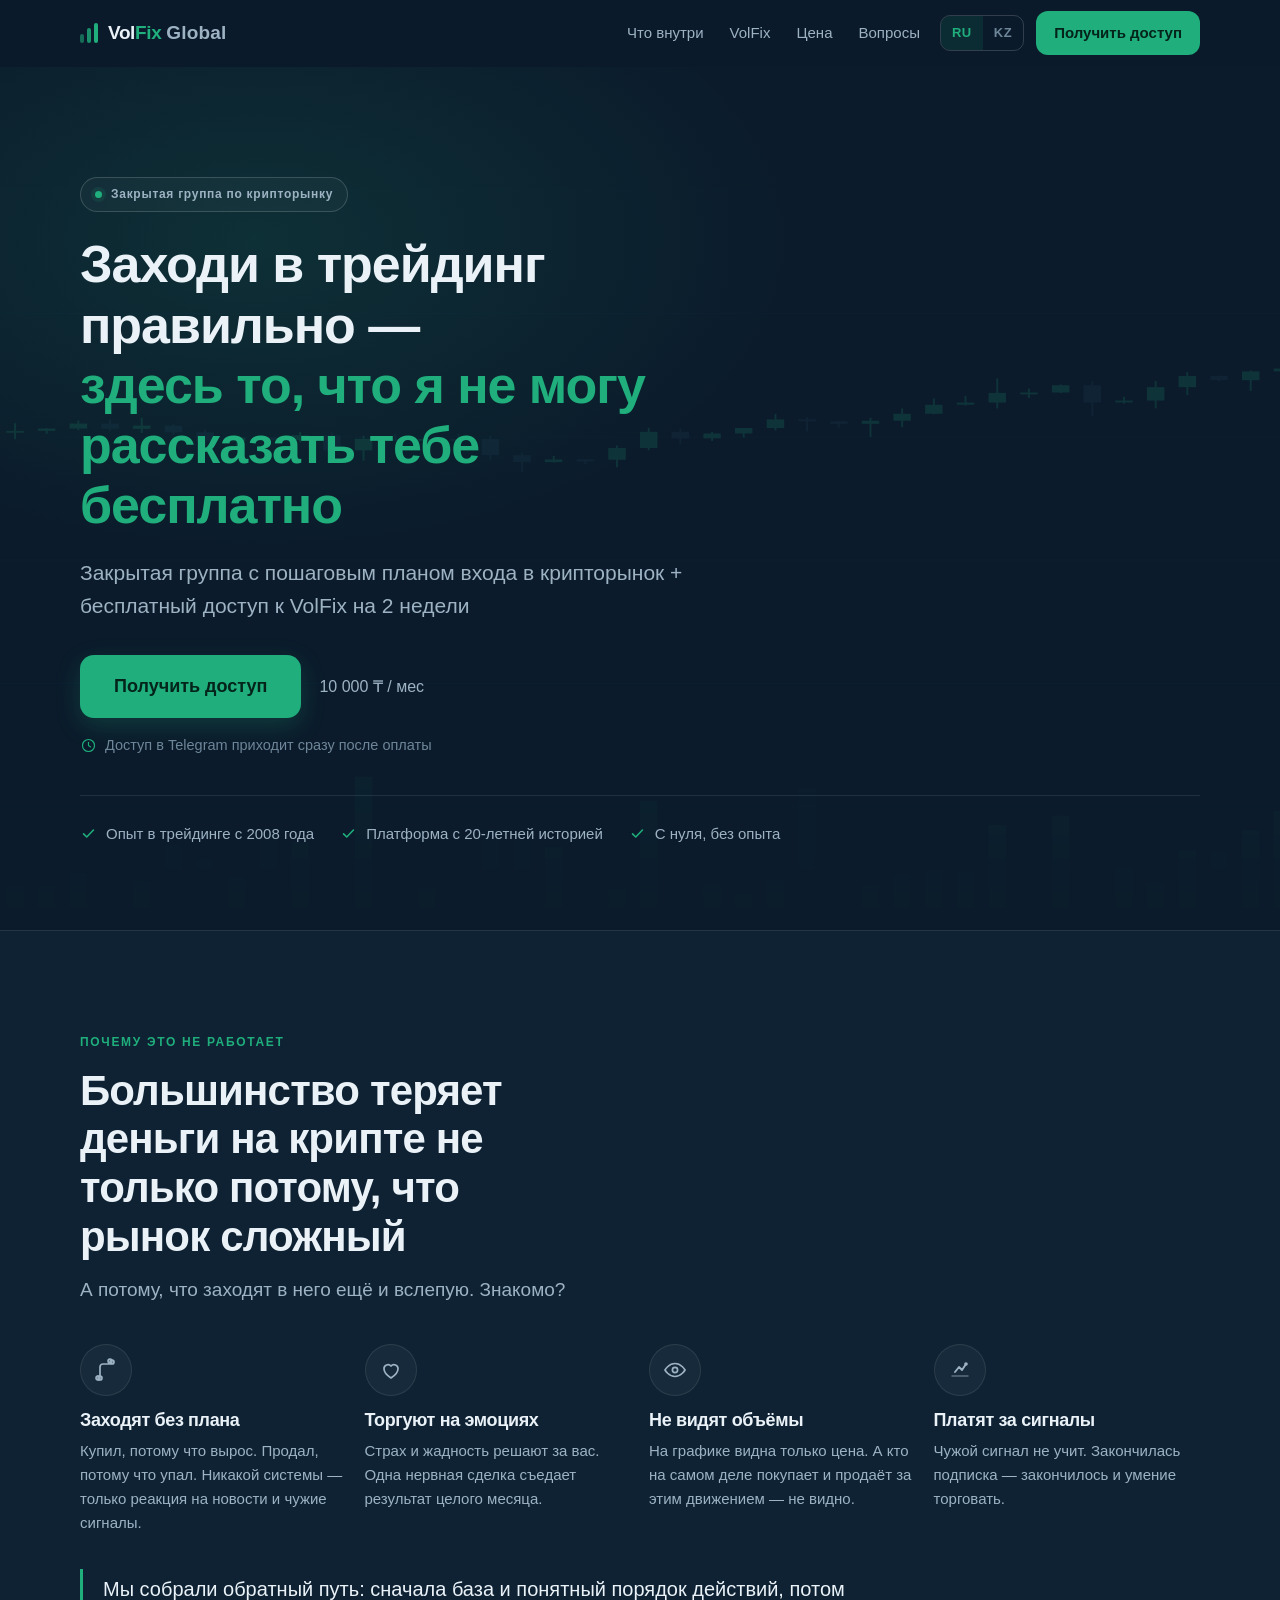
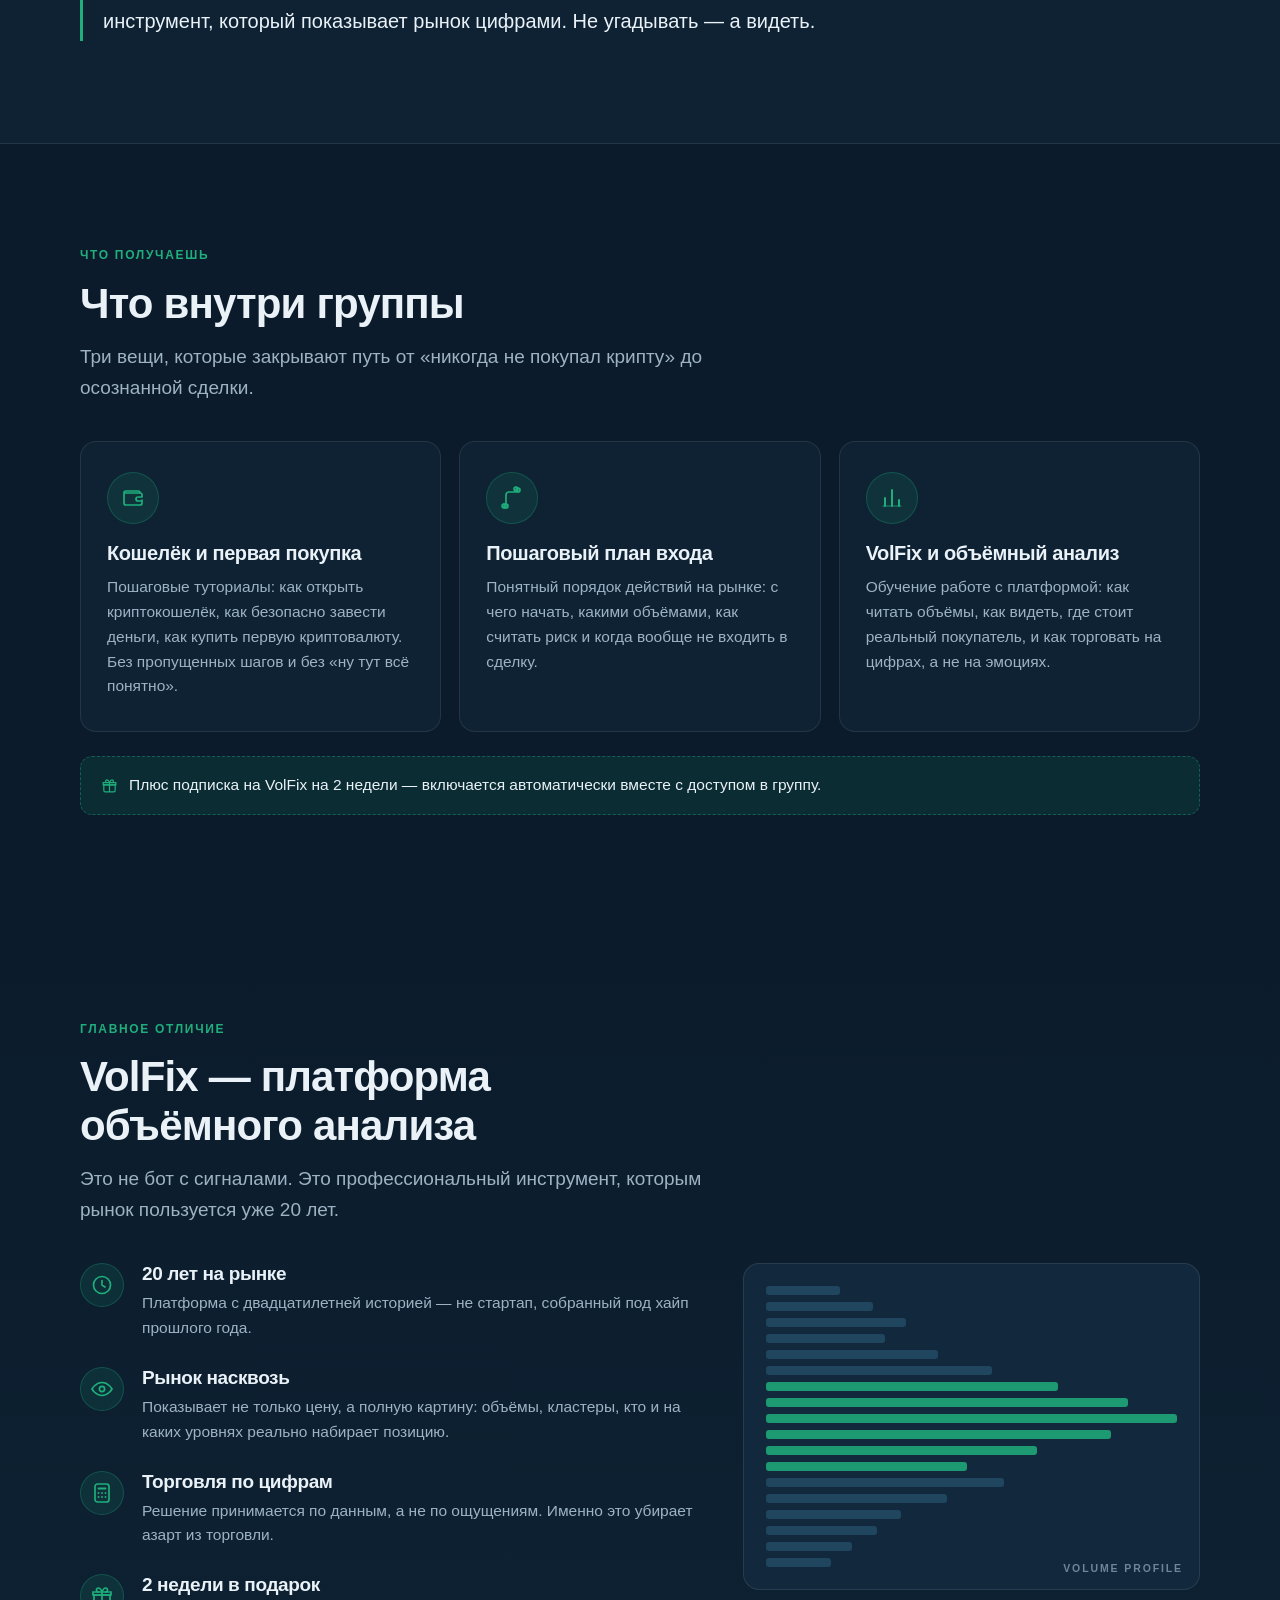
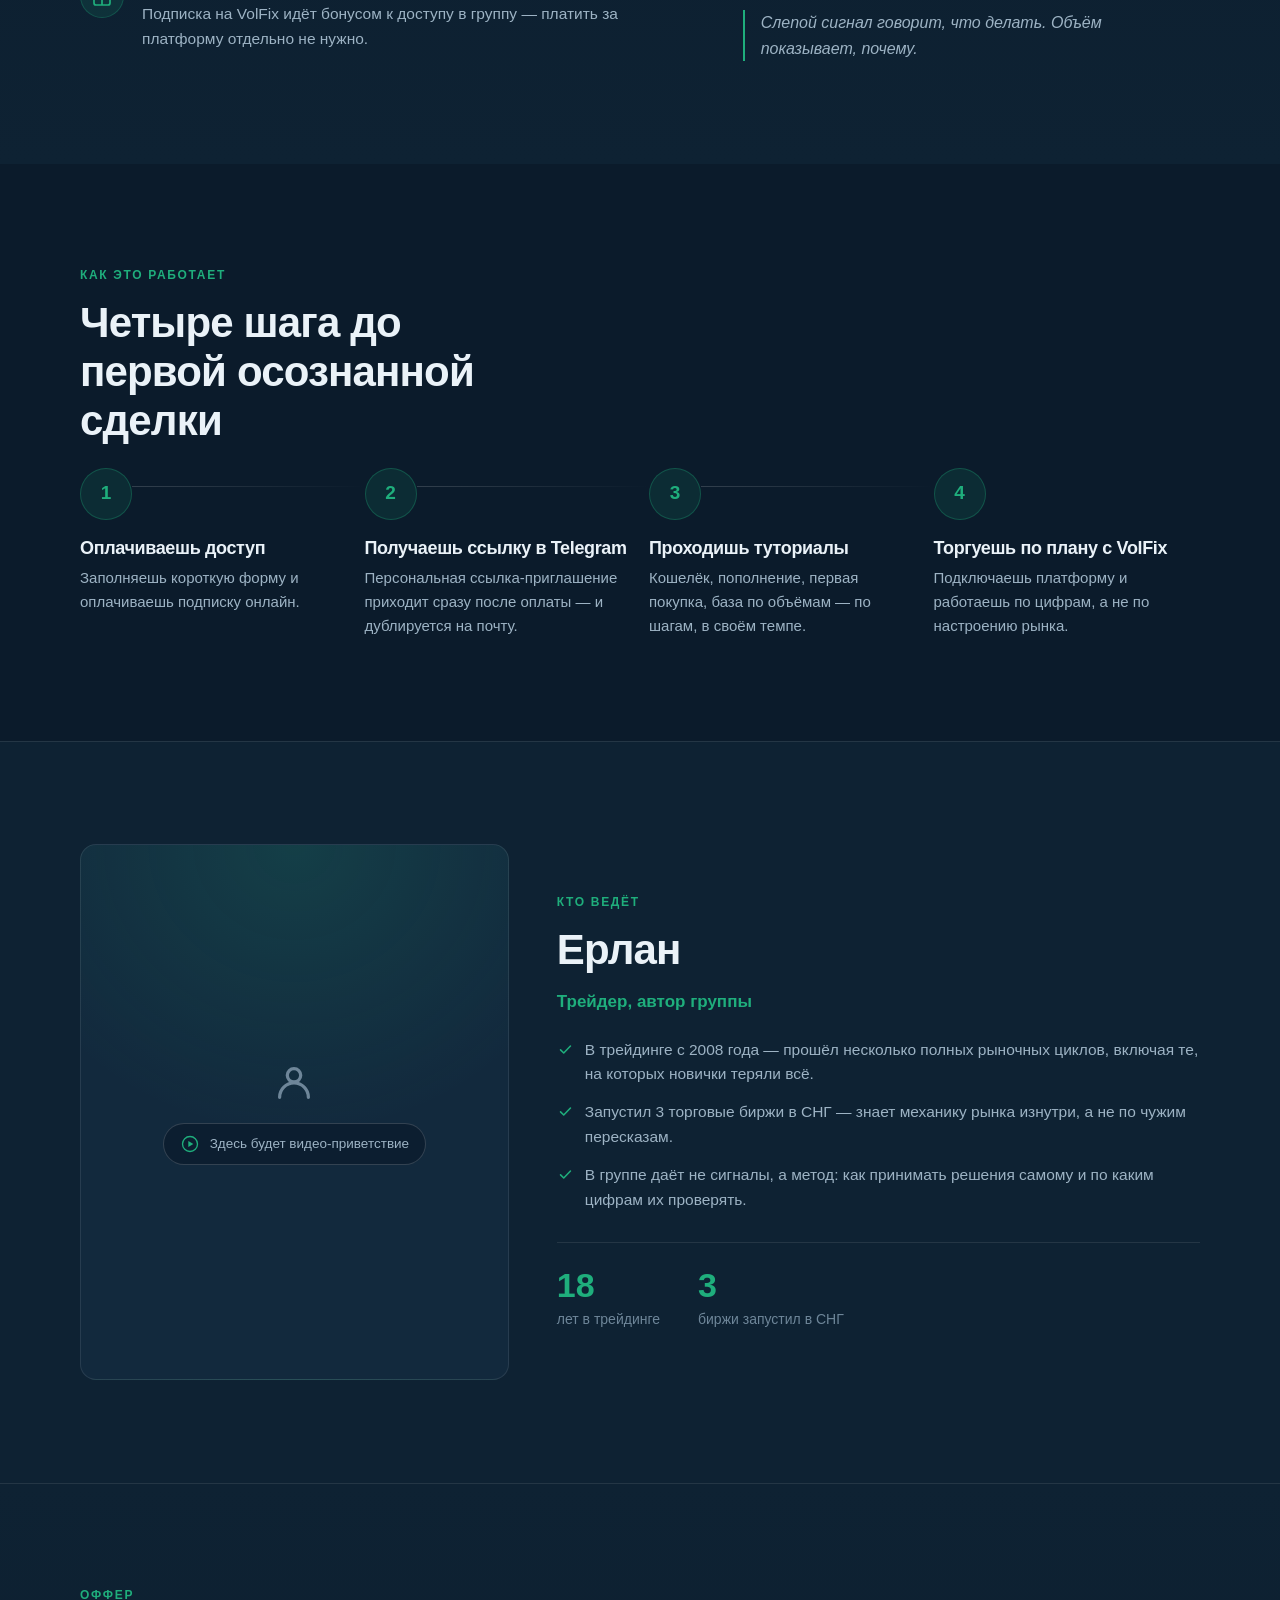
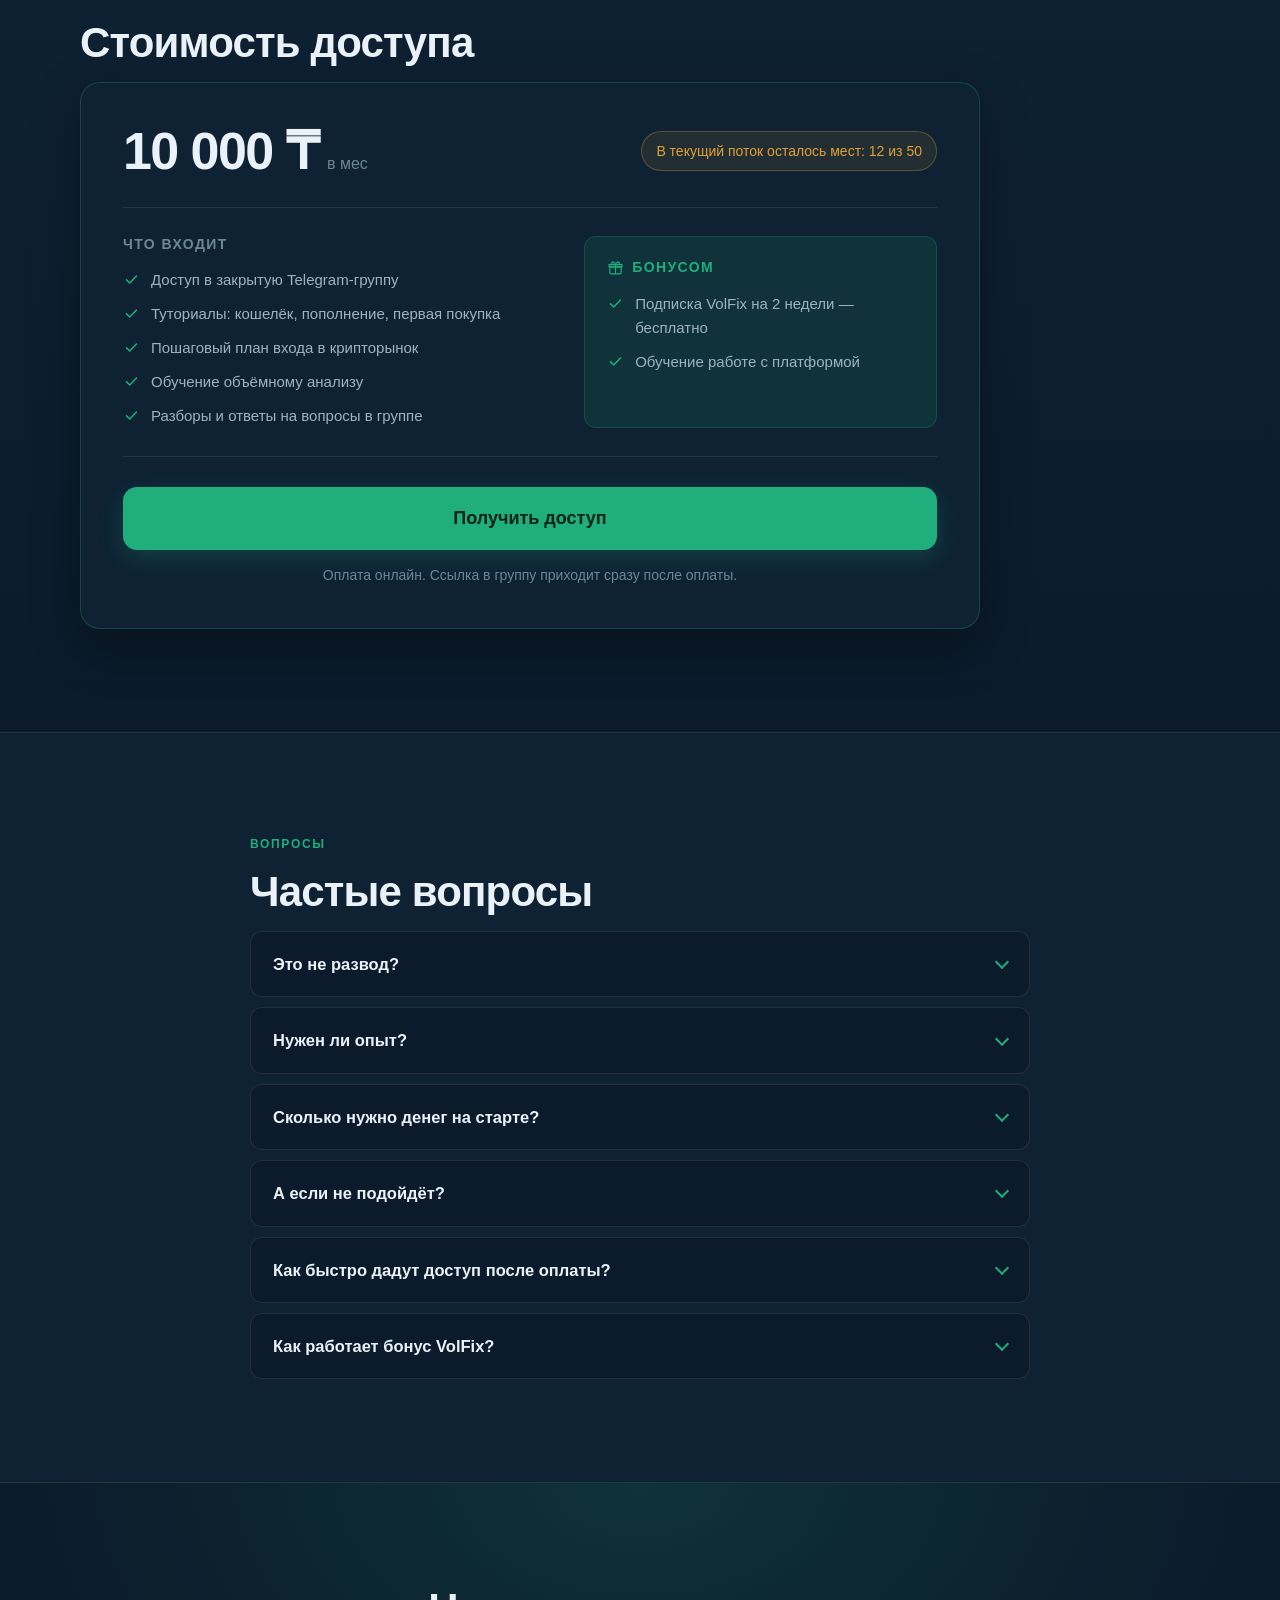
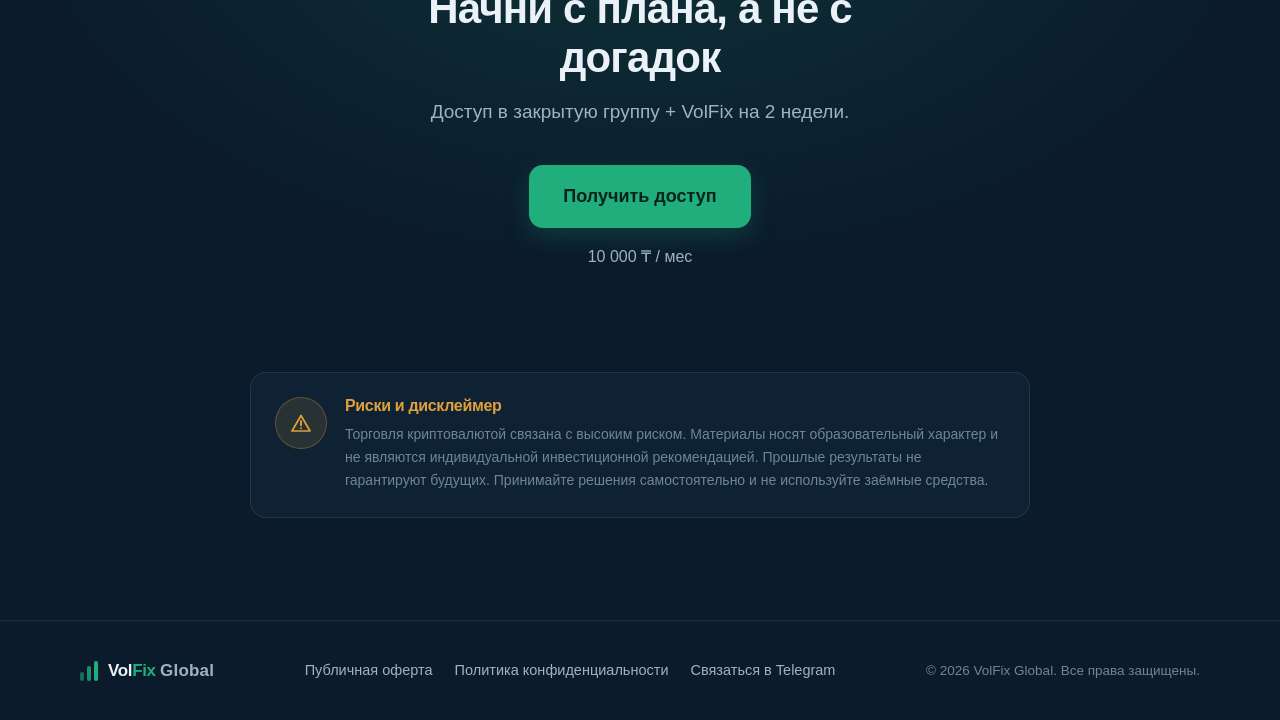
==== commit 3802e863: "Уточнение об эксперте: запустил 3 торговые биржи в СНГ Было «работал с тремя биржами» — фактически н" ====
--- a/index.html
+++ b/index.html
@@ -11,12 +11,12 @@
 <meta property="og:description" data-i18n-attr="content:meta.description" content="Пошаговый план входа в крипторынок + VolFix на 2 недели бесплатно.">
 <meta property="og:image" content="assets/img/chart.svg">
 <link rel="icon" href="data:image/svg+xml,<svg xmlns='http://www.w3.org/2000/svg' viewBox='0 0 32 32'><rect width='32' height='32' rx='8' fill='%230B1B2B'/><rect x='7' y='16' width='4' height='9' fill='%231FAE7C'/><rect x='14' y='10' width='4' height='15' fill='%231FAE7C'/><rect x='21' y='6' width='4' height='19' fill='%231FAE7C'/></svg>">
-<link rel="preload" href="assets/img/chart.svg?v=3" as="image">
-<link rel="stylesheet" href="assets/css/styles.css?v=3">
-<script src="assets/js/config.js?v=3"></script>
-<script src="assets/js/i18n.js?v=3"></script>
-<script src="assets/js/analytics.js?v=3" defer></script>
-<script src="assets/js/app.js?v=3" defer></script>
+<link rel="preload" href="assets/img/chart.svg?v=4" as="image">
+<link rel="stylesheet" href="assets/css/styles.css?v=4">
+<script src="assets/js/config.js?v=4"></script>
+<script src="assets/js/i18n.js?v=4"></script>
+<script src="assets/js/analytics.js?v=4" defer></script>
+<script src="assets/js/app.js?v=4" defer></script>
 </head>
 <body>
 
@@ -225,12 +225,12 @@
       <p class="expert__role" data-i18n="expert.role">Трейдер, автор группы</p>
       <ul class="ticks">
         <li><svg class="ic ic--xs"><use href="#i-check"></use></svg><span data-i18n="expert.b1">В трейдинге с 2008 года — прошёл несколько полных рыночных циклов, включая те, на которых новички теряли всё.</span></li>
-        <li><svg class="ic ic--xs"><use href="#i-check"></use></svg><span data-i18n="expert.b2">Работал с тремя биржами: знает механику рынка изнутри, а не по чужим пересказам.</span></li>
+        <li><svg class="ic ic--xs"><use href="#i-check"></use></svg><span data-i18n="expert.b2">Запустил 3 торговые биржи в СНГ — знает механику рынка изнутри, а не по чужим пересказам.</span></li>
         <li><svg class="ic ic--xs"><use href="#i-check"></use></svg><span data-i18n="expert.b3">В группе даёт не сигналы, а метод: как принимать решения самому и по каким цифрам их проверять.</span></li>
       </ul>
       <div class="expert__stats">
         <div><b data-since="2008">17</b><span data-i18n="expert.stat1">лет в трейдинге</span></div>
-        <div><b>3</b><span data-i18n="expert.stat2">биржи в опыте работы</span></div>
+        <div><b>3</b><span data-i18n="expert.stat2">биржи запустил в СНГ</span></div>
       </div>
     </div>
   </div>
--- a/assets/css/styles.css
+++ b/assets/css/styles.css
@@ -123,7 +123,7 @@
 .hero{position:relative;padding:clamp(56px,9vw,110px) 0 clamp(48px,7vw,84px);overflow:hidden}
 .hero__bg{
   position:absolute;inset:0;
-  background:url("../img/chart.svg?v=3") center bottom/cover no-repeat;
+  background:url("../img/chart.svg?v=4") center bottom/cover no-repeat;
   opacity:.16;mask-image:linear-gradient(to bottom,transparent,#000 25%,#000 70%,transparent);
   -webkit-mask-image:linear-gradient(to bottom,transparent,#000 25%,#000 70%,transparent);
   pointer-events:none;
